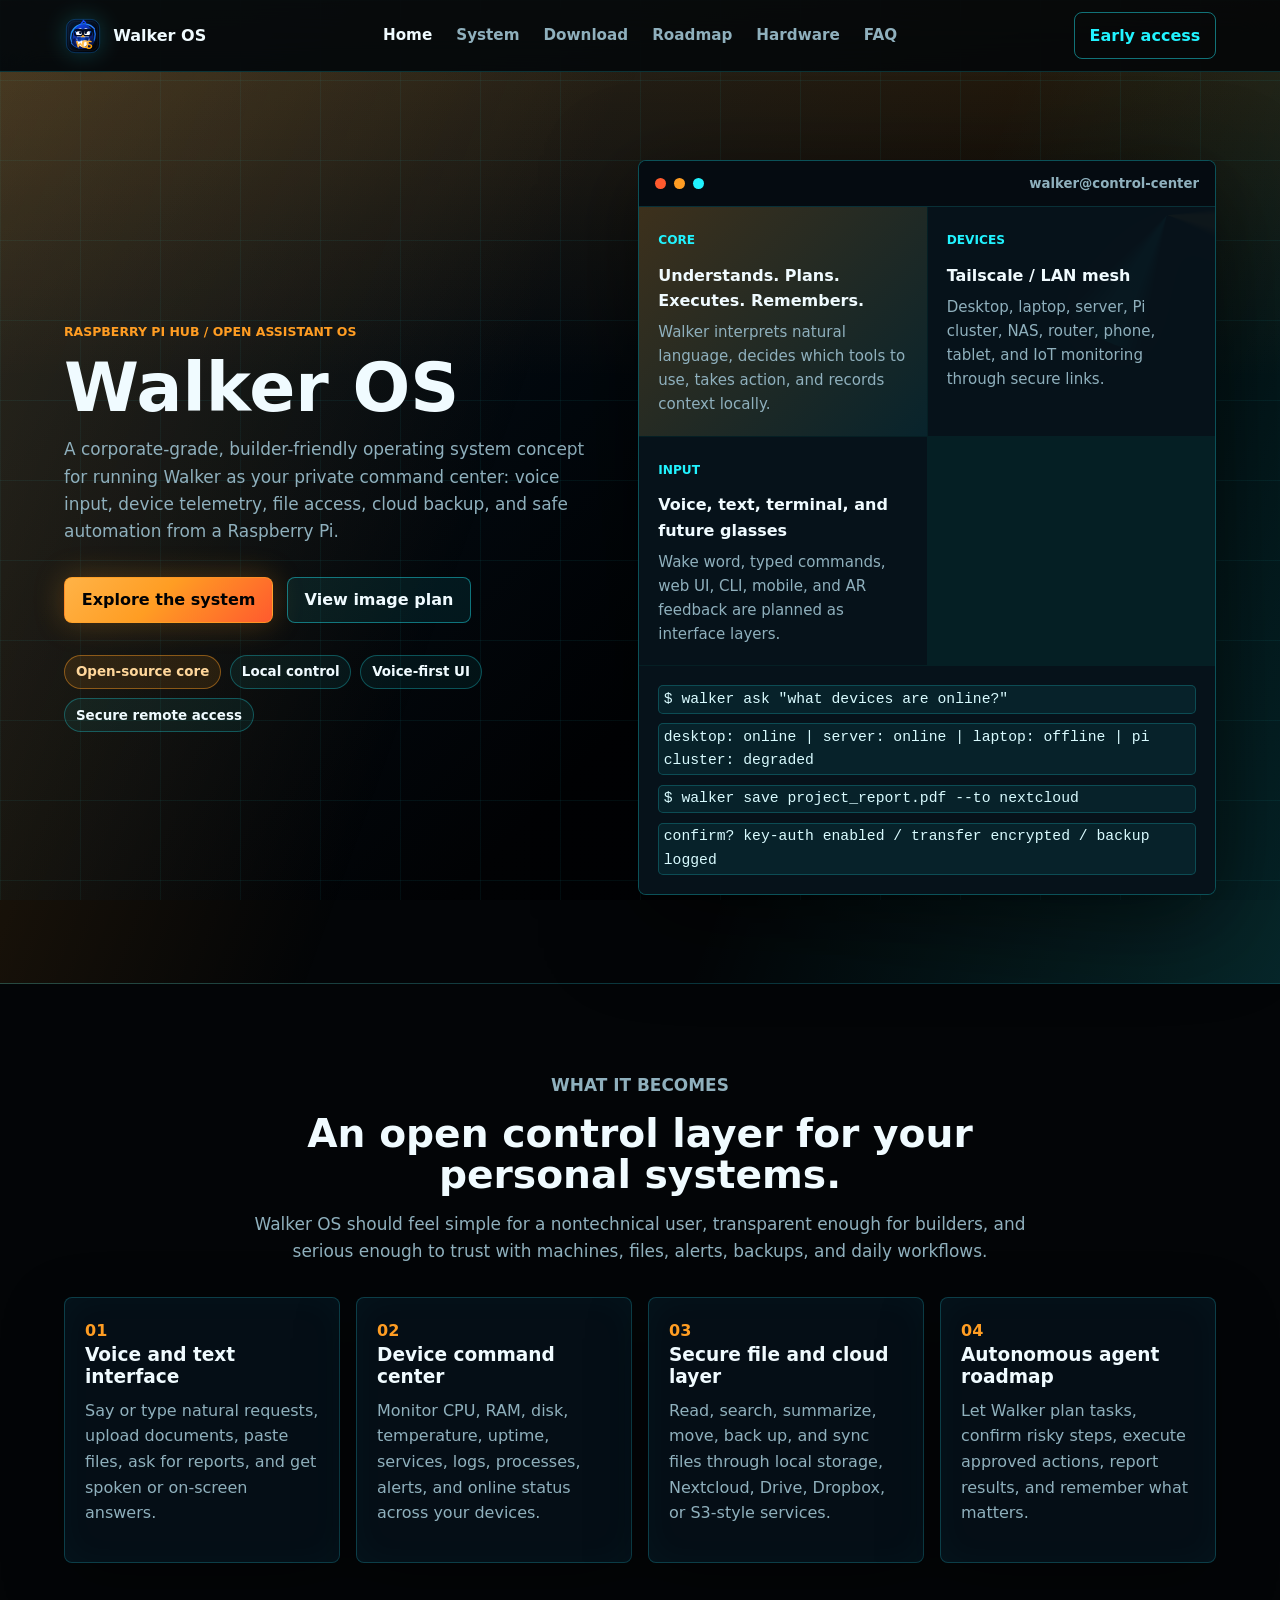
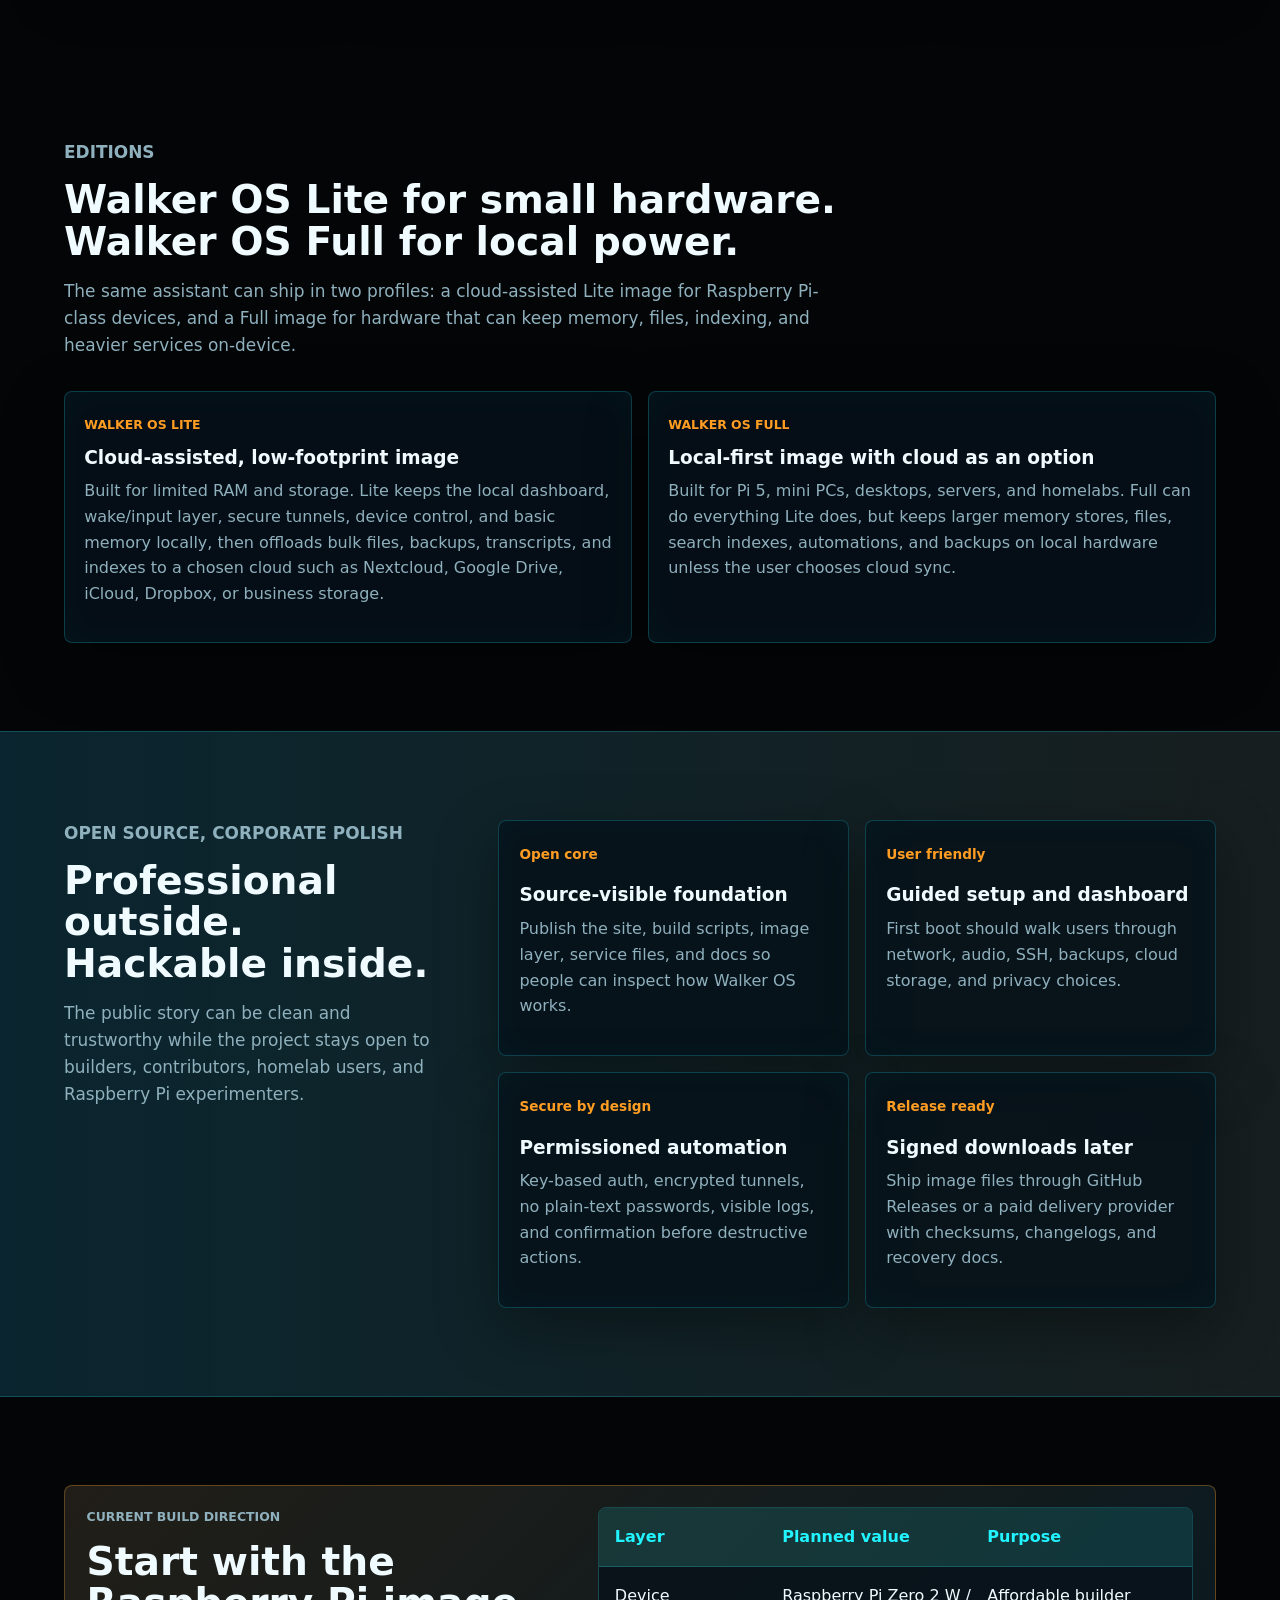
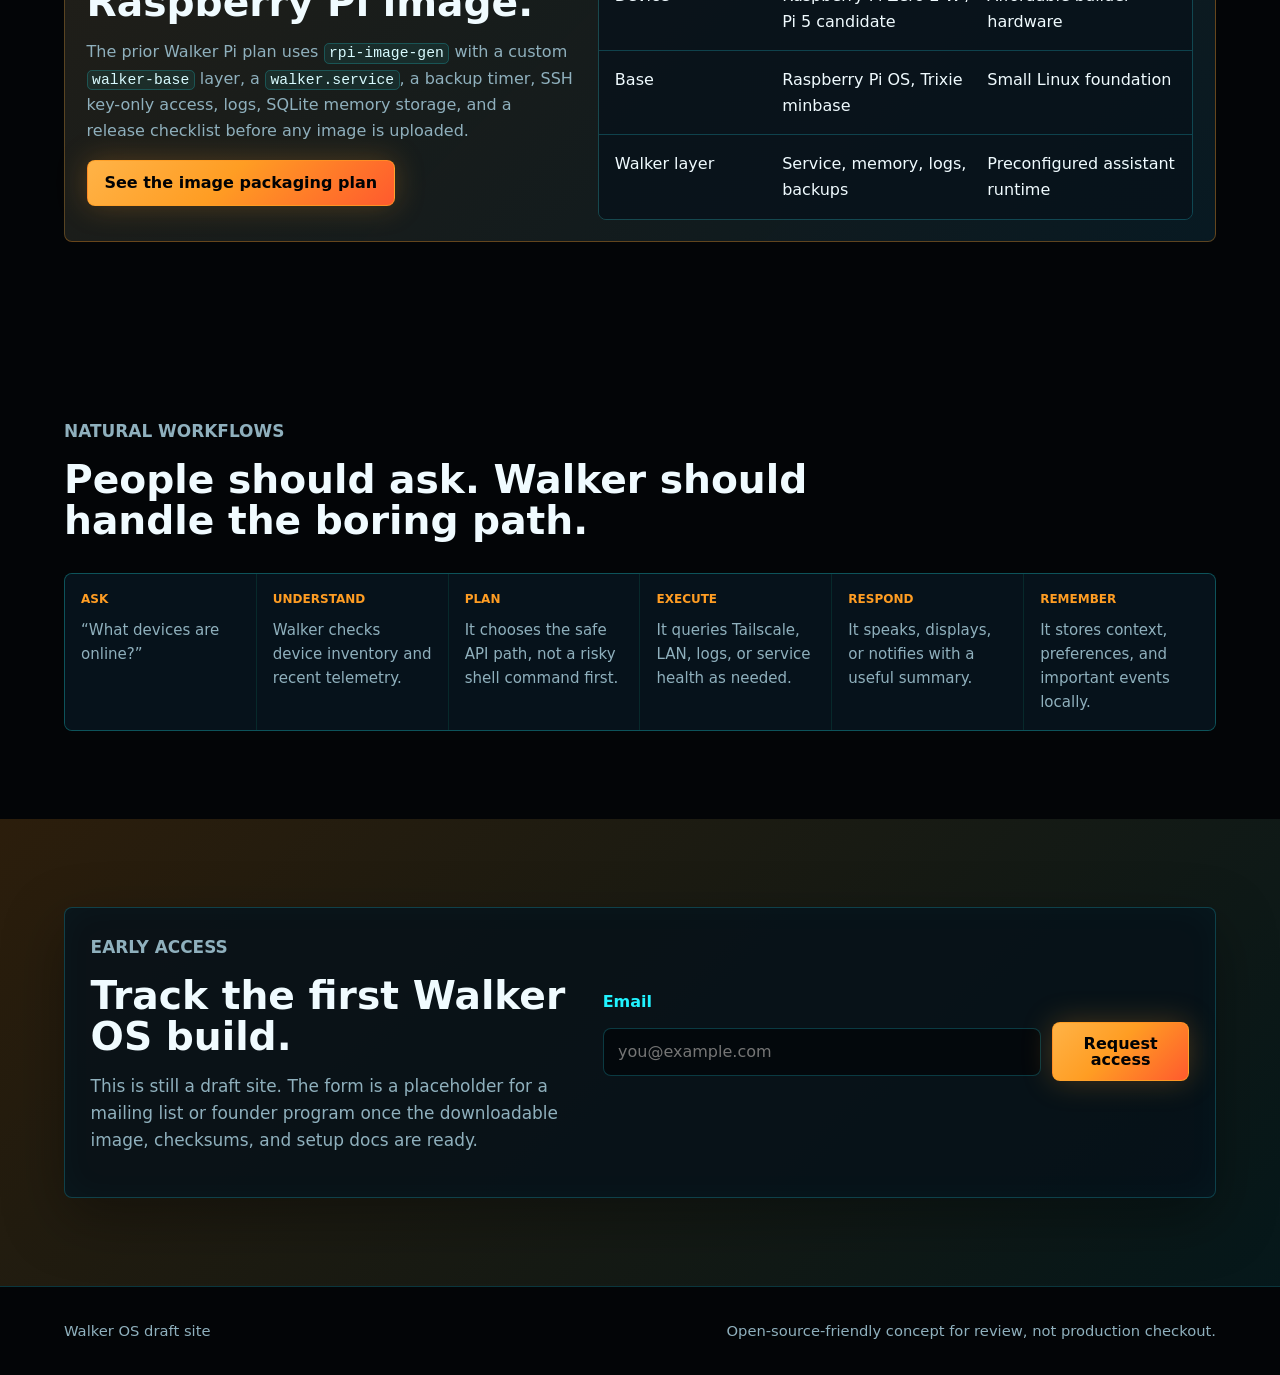
==== index.html @ 1a332204 "Add files via upload" ====
<!doctype html>
<html lang="en">
  <head>
    <meta charset="utf-8">
    <meta name="viewport" content="width=device-width, initial-scale=1">
    <title>Walker OS | Open AI Control Center for Raspberry Pi</title>
    <meta
      name="description"
      content="Walker OS is a draft open-source-friendly Raspberry Pi hub and downloadable OS image for voice, device telemetry, file access, cloud backup, and local-first automation."
    >
    <link rel="icon" type="image/svg+xml" href="./favicon.svg">
    <link rel="stylesheet" href="./styles.css">
  </head>
  <body>
    <a class="skip-link" href="#main">Skip to content</a>

    <header class="site-header" aria-label="Primary navigation">
      <a class="brand" href="./index.html" aria-label="Walker OS home">
        <img class="brand-icon" src="./assets/wos-icon-core.svg" alt="" aria-hidden="true">
        <span>Walker OS</span>
      </a>
      <nav class="nav-links" aria-label="Site pages">
        <a class="is-current" href="./index.html">Home</a>
        <a href="./system.html">System</a>
        <a href="./download.html">Download</a>
        <a href="./roadmap.html">Roadmap</a>
        <a href="./hardware.html">Hardware</a>
        <a href="./faq.html">FAQ</a>
      </nav>
      <a class="header-action" href="./download.html#early-access">Early access</a>
    </header>

    <main id="main">
      <section class="hero section-band">
        <div class="hero-copy">
          <p class="eyebrow">Raspberry Pi hub / open assistant OS</p>
          <h1>Walker OS</h1>
          <p class="hero-text">
            A corporate-grade, builder-friendly operating system concept for running Walker as your private
            command center: voice input, device telemetry, file access, cloud backup, and safe automation from a Raspberry Pi.
          </p>
          <div class="hero-actions" aria-label="Primary actions">
            <a class="button button-primary" href="./system.html">Explore the system</a>
            <a class="button button-secondary" href="./download.html">View image plan</a>
          </div>
          <div class="page-kicker" aria-label="Project principles">
            <span class="pill amber">Open-source core</span>
            <span class="pill">Local control</span>
            <span class="pill">Voice-first UI</span>
            <span class="pill">Secure remote access</span>
          </div>
        </div>

        <div class="console" aria-label="Walker OS command center preview">
          <div class="console-bar">
            <span></span>
            <span></span>
            <span></span>
            <strong>walker@control-center</strong>
          </div>
          <div class="console-grid">
            <div class="status-panel status-live">
              <span class="status-label">Core</span>
              <strong>Understands. Plans. Executes. Remembers.</strong>
              <p>Walker interprets natural language, decides which tools to use, takes action, and records context locally.</p>
            </div>
            <div class="status-panel">
              <span class="status-label">Devices</span>
              <strong>Tailscale / LAN mesh</strong>
              <p>Desktop, laptop, server, Pi cluster, NAS, router, phone, tablet, and IoT monitoring through secure links.</p>
            </div>
            <div class="status-panel">
              <span class="status-label">Input</span>
              <strong>Voice, text, terminal, and future glasses</strong>
              <p>Wake word, typed commands, web UI, CLI, mobile, and AR feedback are planned as interface layers.</p>
            </div>
            <div class="terminal-panel">
              <code>$ walker ask "what devices are online?"</code>
              <code>desktop: online | server: online | laptop: offline | pi cluster: degraded</code>
              <code>$ walker save project_report.pdf --to nextcloud</code>
              <code>confirm? key-auth enabled / transfer encrypted / backup logged</code>
            </div>
          </div>
        </div>
      </section>

      <section class="section">
        <div class="section-heading center-heading">
          <p class="eyebrow">What it becomes</p>
          <h2>An open control layer for your personal systems.</h2>
          <p>
            Walker OS should feel simple for a nontechnical user, transparent enough for builders,
            and serious enough to trust with machines, files, alerts, backups, and daily workflows.
          </p>
        </div>
        <div class="content-grid">
          <article class="hud-card">
            <strong>01</strong>
            <h3>Voice and text interface</h3>
            <p>Say or type natural requests, upload documents, paste files, ask for reports, and get spoken or on-screen answers.</p>
          </article>
          <article class="hud-card">
            <strong>02</strong>
            <h3>Device command center</h3>
            <p>Monitor CPU, RAM, disk, temperature, uptime, services, logs, processes, alerts, and online status across your devices.</p>
          </article>
          <article class="hud-card">
            <strong>03</strong>
            <h3>Secure file and cloud layer</h3>
            <p>Read, search, summarize, move, back up, and sync files through local storage, Nextcloud, Drive, Dropbox, or S3-style services.</p>
          </article>
          <article class="hud-card">
            <strong>04</strong>
            <h3>Autonomous agent roadmap</h3>
            <p>Let Walker plan tasks, confirm risky steps, execute approved actions, report results, and remember what matters.</p>
          </article>
        </div>
      </section>

      <section class="section">
        <div class="section-heading">
          <p class="eyebrow">Editions</p>
          <h2>Walker OS Lite for small hardware. Walker OS Full for local power.</h2>
          <p>
            The same assistant can ship in two profiles: a cloud-assisted Lite image for Raspberry Pi-class devices,
            and a Full image for hardware that can keep memory, files, indexing, and heavier services on-device.
          </p>
        </div>
        <div class="two-column">
          <article class="data-card">
            <span class="meta">Walker OS Lite</span>
            <h3>Cloud-assisted, low-footprint image</h3>
            <p>
              Built for limited RAM and storage. Lite keeps the local dashboard, wake/input layer, secure tunnels,
              device control, and basic memory locally, then offloads bulk files, backups, transcripts, and indexes
              to a chosen cloud such as Nextcloud, Google Drive, iCloud, Dropbox, or business storage.
            </p>
          </article>
          <article class="data-card">
            <span class="meta">Walker OS Full</span>
            <h3>Local-first image with cloud as an option</h3>
            <p>
              Built for Pi 5, mini PCs, desktops, servers, and homelabs. Full can do everything Lite does,
              but keeps larger memory stores, files, search indexes, automations, and backups on local hardware
              unless the user chooses cloud sync.
            </p>
          </article>
        </div>
      </section>

      <section class="section section-split">
        <div class="section-heading compact">
          <p class="eyebrow">Open source, corporate polish</p>
          <h2>Professional outside. Hackable inside.</h2>
          <p>
            The public story can be clean and trustworthy while the project stays open to builders,
            contributors, homelab users, and Raspberry Pi experimenters.
          </p>
        </div>
        <div class="feature-grid">
          <article class="feature-card">
            <span class="feature-number">Open core</span>
            <h3>Source-visible foundation</h3>
            <p>Publish the site, build scripts, image layer, service files, and docs so people can inspect how Walker OS works.</p>
          </article>
          <article class="feature-card">
            <span class="feature-number">User friendly</span>
            <h3>Guided setup and dashboard</h3>
            <p>First boot should walk users through network, audio, SSH, backups, cloud storage, and privacy choices.</p>
          </article>
          <article class="feature-card">
            <span class="feature-number">Secure by design</span>
            <h3>Permissioned automation</h3>
            <p>Key-based auth, encrypted tunnels, no plain-text passwords, visible logs, and confirmation before destructive actions.</p>
          </article>
          <article class="feature-card">
            <span class="feature-number">Release ready</span>
            <h3>Signed downloads later</h3>
            <p>Ship image files through GitHub Releases or a paid delivery provider with checksums, changelogs, and recovery docs.</p>
          </article>
        </div>
      </section>

      <section class="section">
        <div class="source-callout">
          <div>
            <p class="eyebrow">Current build direction</p>
            <h2>Start with the Raspberry Pi image.</h2>
            <p>
              The prior Walker Pi plan uses <code>rpi-image-gen</code> with a custom <code>walker-base</code> layer,
              a <code>walker.service</code>, a backup timer, SSH key-only access, logs, SQLite memory storage,
              and a release checklist before any image is uploaded.
            </p>
            <a class="button button-primary" href="./download.html">See the image packaging plan</a>
          </div>
          <div class="comparison-table" aria-label="First image plan">
            <div class="comparison-row header">
              <span>Layer</span>
              <span>Planned value</span>
              <span>Purpose</span>
            </div>
            <div class="comparison-row">
              <span>Device</span>
              <span>Raspberry Pi Zero 2 W / Pi 5 candidate</span>
              <span>Affordable builder hardware</span>
            </div>
            <div class="comparison-row">
              <span>Base</span>
              <span>Raspberry Pi OS, Trixie minbase</span>
              <span>Small Linux foundation</span>
            </div>
            <div class="comparison-row">
              <span>Walker layer</span>
              <span>Service, memory, logs, backups</span>
              <span>Preconfigured assistant runtime</span>
            </div>
          </div>
        </div>
      </section>

      <section class="section">
        <div class="section-heading">
          <p class="eyebrow">Natural workflows</p>
          <h2>People should ask. Walker should handle the boring path.</h2>
        </div>
        <div class="workflow-strip" aria-label="Example Walker workflows">
          <div class="workflow-step">
            <span>Ask</span>
            <p>“What devices are online?”</p>
          </div>
          <div class="workflow-step">
            <span>Understand</span>
            <p>Walker checks device inventory and recent telemetry.</p>
          </div>
          <div class="workflow-step">
            <span>Plan</span>
            <p>It chooses the safe API path, not a risky shell command first.</p>
          </div>
          <div class="workflow-step">
            <span>Execute</span>
            <p>It queries Tailscale, LAN, logs, or service health as needed.</p>
          </div>
          <div class="workflow-step">
            <span>Respond</span>
            <p>It speaks, displays, or notifies with a useful summary.</p>
          </div>
          <div class="workflow-step">
            <span>Remember</span>
            <p>It stores context, preferences, and important events locally.</p>
          </div>
        </div>
      </section>

      <section id="early-access" class="section signup-section">
        <div class="signup-panel">
          <div>
            <p class="eyebrow">Early access</p>
            <h2>Track the first Walker OS build.</h2>
            <p>
              This is still a draft site. The form is a placeholder for a mailing list or founder program once the
              downloadable image, checksums, and setup docs are ready.
            </p>
          </div>
          <form class="signup-form" id="signupForm">
            <label for="email">Email</label>
            <div class="form-row">
              <input id="email" name="email" type="email" placeholder="you@example.com" autocomplete="email" required>
              <button class="button button-primary" type="submit">Request access</button>
            </div>
            <p class="form-status" id="formStatus" role="status"></p>
          </form>
        </div>
      </section>
    </main>

    <footer class="site-footer">
      <span>Walker OS draft site</span>
      <span>Open-source-friendly concept for review, not production checkout.</span>
    </footer>

    <script src="./script.js"></script>
  </body>
</html>
---- styles.css ----
:root {
  --ink: #f0fbff;
  --muted: #8fb0bd;
  --paper: #030507;
  --panel: #07111a;
  --panel-strong: #0b1b25;
  --line: rgba(37, 232, 255, 0.22);
  --forest: #18e6f3;
  --mint: #21f3ff;
  --amber: #ff9d23;
  --coral: #ff5a2e;
  --blue: #57a8ff;
  --void: #010204;
  --shadow: 0 24px 90px rgba(0, 0, 0, 0.55);
  --radius: 8px;
  color-scheme: dark;
}

* {
  box-sizing: border-box;
}

html {
  scroll-behavior: smooth;
}

body {
  margin: 0;
  background: var(--paper);
  color: var(--ink);
  font-family:
    Inter, ui-sans-serif, system-ui, -apple-system, BlinkMacSystemFont, "Segoe UI",
    sans-serif;
  font-size: 16px;
  line-height: 1.6;
}

body::before {
  content: "";
  position: fixed;
  inset: 0;
  z-index: 0;
  pointer-events: none;
  background-image:
    linear-gradient(rgba(33, 243, 255, 0.06) 1px, transparent 1px),
    linear-gradient(90deg, rgba(33, 243, 255, 0.05) 1px, transparent 1px),
    linear-gradient(180deg, rgba(255, 157, 35, 0.16), transparent 42%),
    linear-gradient(135deg, rgba(5, 23, 37, 0.92), rgba(1, 2, 4, 0.98) 62%);
  background-size: 80px 80px, 80px 80px, auto, auto;
}

.site-header,
main,
.site-footer {
  position: relative;
  z-index: 1;
}

img {
  display: block;
  max-width: 100%;
}

a {
  color: inherit;
  text-decoration: none;
}

button,
input {
  font: inherit;
}

code {
  border: 1px solid rgba(33, 243, 255, 0.2);
  border-radius: 5px;
  padding: 0.08rem 0.28rem;
  background: rgba(33, 243, 255, 0.07);
  color: #d9fbff;
  font-family: "SFMono-Regular", Consolas, "Liberation Mono", monospace;
  font-size: 0.92em;
}

.skip-link {
  position: absolute;
  left: 1rem;
  top: -4rem;
  z-index: 10;
  background: var(--amber);
  color: var(--void);
  padding: 0.7rem 1rem;
  border-radius: var(--radius);
}

.skip-link:focus {
  top: 1rem;
}

.site-header {
  position: sticky;
  top: 0;
  z-index: 5;
  display: flex;
  align-items: center;
  justify-content: space-between;
  gap: 1rem;
  min-height: 72px;
  padding: 0 5vw;
  border-bottom: 1px solid rgba(33, 243, 255, 0.18);
  background: rgba(1, 5, 9, 0.82);
  backdrop-filter: blur(18px);
}

.brand,
.nav-links,
.hero-actions,
.form-row {
  display: flex;
  align-items: center;
}

.brand {
  gap: 0.7rem;
  font-weight: 800;
}

.brand-icon {
  display: block;
  width: 38px;
  height: 38px;
  object-fit: contain;
  filter: drop-shadow(0 0 12px rgba(33, 243, 255, 0.22));
}

.logo-showcase {
  display: grid;
  grid-template-columns: repeat(4, minmax(0, 1fr));
  gap: 1rem;
}

.logo-showcase.single {
  grid-template-columns: minmax(0, 1fr);
  max-width: 460px;
  margin-inline: auto;
}

.logo-option {
  display: grid;
  gap: 0.9rem;
  justify-items: center;
  padding: 1.2rem;
  text-align: center;
  background:
    radial-gradient(circle at 50% 0%, rgba(36, 244, 255, 0.12), transparent 42%),
    linear-gradient(145deg, rgba(4, 13, 22, 0.92), rgba(3, 6, 10, 0.82));
}

.logo-option img {
  width: min(100%, 126px);
  aspect-ratio: 1;
  object-fit: contain;
  border-radius: 28px;
  filter: drop-shadow(0 18px 28px rgba(0, 0, 0, 0.42)) drop-shadow(0 0 18px rgba(36, 244, 255, 0.16));
}

.featured-logo img {
  width: min(100%, 236px);
}

.featured-logo .button {
  margin-top: 0.85rem;
}

.logo-option strong {
  display: block;
}

.logo-option p {
  margin-bottom: 0;
  color: var(--muted);
  font-size: 0.94rem;
}

.asset-downloads {
  display: grid;
  grid-template-columns: repeat(5, minmax(0, 1fr));
  gap: 0.75rem;
}

.asset-link {
  border: 1px solid rgba(33, 243, 255, 0.22);
  border-radius: 8px;
  padding: 0.85rem;
  color: var(--text);
  background: rgba(3, 12, 20, 0.78);
  font-weight: 800;
  text-align: center;
  transition: border-color 160ms ease, color 160ms ease, transform 160ms ease;
}

.asset-link:hover {
  border-color: rgba(255, 157, 35, 0.58);
  color: var(--amber);
  transform: translateY(-2px);
}

.nav-links {
  gap: 1.5rem;
  color: var(--muted);
  font-size: 0.95rem;
  font-weight: 700;
}

.nav-links a,
.header-action {
  transition: color 160ms ease, border-color 160ms ease, background 160ms ease;
}

.nav-links a:hover {
  color: var(--ink);
}

.nav-links a.is-current {
  color: var(--ink);
}

.header-action {
  border: 1px solid rgba(33, 243, 255, 0.45);
  border-radius: var(--radius);
  color: var(--mint);
  padding: 0.62rem 0.92rem;
  font-weight: 800;
}

.header-action:hover {
  background: rgba(33, 243, 255, 0.12);
  color: var(--ink);
}

.section,
.section-band {
  padding: 5.5rem 5vw;
}

.hero {
  display: grid;
  grid-template-columns: minmax(0, 0.95fr) minmax(360px, 1.05fr);
  gap: 4vw;
  align-items: center;
  min-height: calc(100vh - 72px);
  border-bottom: 1px solid var(--line);
  background:
    linear-gradient(110deg, rgba(255, 157, 35, 0.16), transparent 40%),
    linear-gradient(290deg, rgba(33, 243, 255, 0.14), transparent 38%);
}

.eyebrow {
  margin: 0 0 0.85rem;
  color: var(--amber);
  font-size: 0.78rem;
  font-weight: 900;
  text-transform: uppercase;
}

h1,
h2,
h3,
p {
  margin-top: 0;
}

h1 {
  margin-bottom: 1rem;
  font-size: 4.25rem;
  line-height: 0.95;
}

h2 {
  margin-bottom: 1rem;
  font-size: 2.45rem;
  line-height: 1.05;
}

h3 {
  margin-bottom: 0.6rem;
  font-size: 1.16rem;
  line-height: 1.2;
}

.hero-text,
.section-heading p,
.safety-copy p,
.signup-panel p,
.faq-list p {
  color: var(--muted);
  font-size: 1.06rem;
}

.hero-text {
  max-width: 700px;
}

.hero-actions {
  flex-wrap: wrap;
  gap: 0.85rem;
  margin: 2rem 0;
}

.button {
  display: inline-flex;
  align-items: center;
  justify-content: center;
  min-height: 46px;
  border: 1px solid transparent;
  border-radius: var(--radius);
  padding: 0.78rem 1.05rem;
  cursor: pointer;
  font-weight: 850;
  line-height: 1;
}

.button-primary {
  border-color: rgba(255, 157, 35, 0.7);
  background: linear-gradient(135deg, #ffb347, var(--amber) 45%, #ff5a2e);
  color: var(--void);
  box-shadow: 0 0 30px rgba(255, 157, 35, 0.25);
}

.button-primary:hover {
  background: linear-gradient(135deg, #ffd18a, #ffa332 45%, #ff7048);
}

.button-secondary {
  border-color: rgba(33, 243, 255, 0.42);
  background: rgba(33, 243, 255, 0.08);
  color: var(--ink);
}

.button-secondary:hover {
  border-color: var(--mint);
  background: rgba(33, 243, 255, 0.14);
}

.hero-stats {
  display: grid;
  grid-template-columns: repeat(3, minmax(0, 1fr));
  max-width: 720px;
  margin: 0;
  border: 1px solid var(--line);
  border-radius: var(--radius);
  background: rgba(7, 17, 26, 0.76);
  box-shadow: inset 0 0 36px rgba(33, 243, 255, 0.04);
}

.hero-stats div {
  padding: 1rem;
}

.hero-stats div + div {
  border-left: 1px solid var(--line);
}

.hero-stats dt {
  color: var(--muted);
  font-size: 0.78rem;
  font-weight: 800;
}

.hero-stats dd {
  margin: 0.2rem 0 0;
  font-weight: 850;
}

.console {
  position: relative;
  isolation: isolate;
  border: 1px solid rgba(33, 243, 255, 0.32);
  border-radius: var(--radius);
  background: #020509;
  box-shadow: var(--shadow);
  color: var(--ink);
  overflow: hidden;
}

.console::before {
  content: "";
  position: absolute;
  right: -92px;
  top: -86px;
  z-index: -1;
  width: 280px;
  aspect-ratio: 1;
  border-radius: 50%;
  background:
    conic-gradient(from 18deg, transparent 0 18%, rgba(255, 157, 35, 0.78) 20% 24%, transparent 27% 48%, rgba(33, 243, 255, 0.62) 51% 54%, transparent 58% 100%);
  filter: drop-shadow(0 0 22px rgba(255, 157, 35, 0.45));
  opacity: 0.75;
}

.console-bar {
  display: flex;
  align-items: center;
  gap: 0.52rem;
  min-height: 46px;
  padding: 0 1rem;
  border-bottom: 1px solid rgba(33, 243, 255, 0.16);
  background: #050b11;
}

.console-bar span {
  width: 0.68rem;
  height: 0.68rem;
  border-radius: 50%;
  background: var(--coral);
}

.console-bar span:nth-child(2) {
  background: var(--amber);
}

.console-bar span:nth-child(3) {
  background: var(--mint);
}

.console-bar strong {
  margin-left: auto;
  color: var(--muted);
  font-size: 0.83rem;
}

.console-grid {
  display: grid;
  grid-template-columns: repeat(2, minmax(0, 1fr));
  gap: 1px;
  background: rgba(33, 243, 255, 0.11);
}

.status-panel,
.terminal-panel {
  min-height: 170px;
  padding: 1.2rem;
  background: rgba(7, 17, 26, 0.94);
}

.status-live {
  background:
    linear-gradient(135deg, rgba(255, 157, 35, 0.22), rgba(33, 243, 255, 0.08)),
    rgba(7, 17, 26, 0.94);
}

.status-label {
  display: inline-flex;
  margin-bottom: 0.75rem;
  color: var(--mint);
  font-size: 0.76rem;
  font-weight: 900;
  text-transform: uppercase;
}

.status-panel strong {
  display: block;
  margin-bottom: 0.4rem;
}

.status-panel p {
  margin-bottom: 0;
  color: var(--muted);
  font-size: 0.94rem;
}

.terminal-panel {
  display: grid;
  align-content: start;
  gap: 0.62rem;
  grid-column: span 2;
  font-family: "SFMono-Regular", Consolas, "Liberation Mono", monospace;
}

.terminal-panel code {
  color: #d9fbff;
  white-space: normal;
}

.section-heading {
  max-width: 780px;
  margin-bottom: 2rem;
}

.section-heading.compact {
  max-width: 620px;
}

.product-layout,
.feature-grid,
.safety-grid {
  display: grid;
  gap: 1rem;
}

.product-layout {
  grid-template-columns: minmax(0, 1.1fr) minmax(280px, 0.9fr);
  align-items: stretch;
}

.product-card,
.feature-card,
.safety-grid article,
.diagram-card,
.hardware-table,
.signup-panel,
.roadmap-panel,
.faq-list details,
.hud-card,
.data-card,
.phase-card,
.capability-card,
.page-panel {
  border: 1px solid var(--line);
  border-radius: var(--radius);
  background: rgba(7, 17, 26, 0.84);
  box-shadow: 0 20px 60px rgba(0, 0, 0, 0.34), inset 0 0 36px rgba(33, 243, 255, 0.03);
}

.product-card {
  display: flex;
  flex-direction: column;
  padding: 1.45rem;
}

.product-card.featured {
  border-color: rgba(255, 157, 35, 0.58);
  background:
    linear-gradient(135deg, rgba(255, 157, 35, 0.24), rgba(33, 243, 255, 0.08)),
    rgba(7, 17, 26, 0.92);
}

.product-topline {
  display: flex;
  align-items: center;
  justify-content: space-between;
  gap: 1rem;
  margin-bottom: 1rem;
  font-weight: 900;
}

.product-topline span {
  color: var(--mint);
  font-size: 0.86rem;
  text-transform: uppercase;
}

.product-topline strong {
  font-size: 2rem;
}

.check-list {
  display: grid;
  gap: 0.55rem;
  margin: 1rem 0 1.4rem;
  padding: 0;
  list-style: none;
}

.check-list li {
  position: relative;
  padding-left: 1.55rem;
}

.check-list li::before {
  content: "";
  position: absolute;
  left: 0;
  top: 0.58rem;
  width: 0.62rem;
  height: 0.62rem;
  border-radius: 50%;
  background: var(--mint);
  box-shadow: inset 0 0 0 2px var(--forest);
}

.product-card .button {
  margin-top: auto;
}

.notice {
  margin: 1rem 0 0;
  padding: 1rem;
  border-left: 4px solid var(--amber);
  background: rgba(255, 157, 35, 0.12);
  color: #ffd99a;
}

.section-split {
  display: grid;
  grid-template-columns: minmax(260px, 0.7fr) minmax(0, 1.3fr);
  gap: 3rem;
  align-items: start;
  background:
    linear-gradient(90deg, rgba(33, 243, 255, 0.07), rgba(255, 157, 35, 0.06)),
    rgba(11, 27, 37, 0.82);
  border-block: 1px solid var(--line);
}

.feature-grid {
  grid-template-columns: repeat(2, minmax(0, 1fr));
}

.feature-card {
  padding: 1.25rem;
}

.feature-number {
  display: inline-block;
  margin-bottom: 1.2rem;
  color: var(--amber);
  font-size: 0.85rem;
  font-weight: 900;
}

.feature-card p,
.product-card p,
.safety-grid p {
  color: var(--muted);
}

.roadmap-section {
  background:
    linear-gradient(90deg, rgba(87, 168, 255, 0.12), rgba(255, 157, 35, 0.08)),
    rgba(3, 5, 7, 0.88);
}

.roadmap-tabs {
  display: flex;
  flex-wrap: wrap;
  gap: 0.6rem;
  margin-bottom: 1rem;
}

.tab-button {
  min-height: 42px;
  border: 1px solid var(--line);
  border-radius: var(--radius);
  background: rgba(7, 17, 26, 0.76);
  color: var(--muted);
  padding: 0.58rem 0.9rem;
  cursor: pointer;
  font-weight: 850;
}

.tab-button.is-active,
.tab-button:hover {
  border-color: rgba(255, 157, 35, 0.82);
  background: rgba(255, 157, 35, 0.16);
  color: var(--ink);
  box-shadow: 0 0 24px rgba(255, 157, 35, 0.16);
}

.roadmap-panel {
  display: grid;
  grid-template-columns: minmax(0, 0.9fr) minmax(280px, 1.1fr);
  gap: 2rem;
  padding: 1.5rem;
}

.roadmap-copy span {
  display: inline-block;
  margin-bottom: 1rem;
  color: var(--blue);
  font-weight: 900;
}

.roadmap-copy p {
  color: var(--muted);
}

.roadmap-list {
  display: grid;
  gap: 0.8rem;
  align-content: start;
  margin: 0;
  padding: 0;
  list-style: none;
}

.roadmap-list li {
  padding: 0.9rem 1rem;
  border: 1px solid var(--line);
  border-radius: var(--radius);
  background: rgba(1, 2, 4, 0.48);
  font-weight: 750;
}

.hardware-layout {
  display: grid;
  grid-template-columns: minmax(280px, 0.75fr) minmax(0, 1.25fr);
  gap: 1rem;
  align-items: stretch;
}

.diagram-card {
  display: grid;
  place-items: center;
  min-height: 320px;
  padding: 1.1rem;
  background:
    linear-gradient(135deg, rgba(255, 157, 35, 0.09), rgba(33, 243, 255, 0.12)),
    #020509;
}

.hardware-table {
  overflow: hidden;
}

.table-row {
  display: grid;
  grid-template-columns: 0.8fr 1fr 0.9fr;
  gap: 1rem;
  padding: 1rem;
  border-bottom: 1px solid var(--line);
}

.table-row:last-child {
  border-bottom: 0;
}

.table-head {
  background: rgba(33, 243, 255, 0.12);
  color: var(--mint);
  font-weight: 900;
}

.table-row span {
  min-width: 0;
}

.safety-section {
  display: grid;
  grid-template-columns: minmax(260px, 0.85fr) minmax(0, 1.15fr);
  gap: 3rem;
  background:
    linear-gradient(135deg, rgba(255, 90, 46, 0.13), transparent 45%),
    #030507;
  color: var(--ink);
}

.safety-section .eyebrow {
  color: var(--mint);
}

.safety-copy p,
.safety-grid p {
  color: #bccbc1;
}

.safety-grid {
  grid-template-columns: repeat(3, minmax(0, 1fr));
}

.safety-grid article {
  background: rgba(7, 17, 26, 0.72);
  border-color: rgba(255, 157, 35, 0.18);
  box-shadow: none;
  padding: 1.2rem;
}

.signup-section {
  background:
    linear-gradient(135deg, rgba(255, 157, 35, 0.16), rgba(33, 243, 255, 0.08)),
    var(--paper);
}

.signup-panel {
  display: grid;
  grid-template-columns: minmax(0, 0.9fr) minmax(300px, 1.1fr);
  gap: 2rem;
  align-items: center;
  padding: 1.6rem;
}

.signup-form label {
  display: block;
  margin-bottom: 0.45rem;
  color: var(--mint);
  font-weight: 900;
}

.form-row {
  gap: 0.7rem;
}

.form-row input {
  width: 100%;
  min-height: 48px;
  border: 1px solid var(--line);
  border-radius: var(--radius);
  padding: 0 0.9rem;
  background: rgba(1, 2, 4, 0.56);
  color: var(--ink);
}

.form-row input:focus,
.tab-button:focus,
.button:focus,
.header-action:focus,
.nav-links a:focus {
  outline: 3px solid rgba(33, 243, 255, 0.32);
  outline-offset: 3px;
}

.form-status {
  min-height: 1.5rem;
  margin: 0.7rem 0 0;
  color: var(--amber);
  font-weight: 800;
}

.faq-list {
  display: grid;
  gap: 0.8rem;
}

.faq-list details {
  padding: 1rem 1.1rem;
}

.faq-list summary {
  cursor: pointer;
  font-weight: 900;
}

.faq-list p {
  margin: 0.8rem 0 0;
}

.site-footer {
  display: flex;
  justify-content: space-between;
  gap: 1rem;
  padding: 2rem 5vw;
  border-top: 1px solid var(--line);
  color: var(--muted);
  font-size: 0.92rem;
}

.page-hero {
  display: grid;
  grid-template-columns: minmax(0, 0.95fr) minmax(360px, 1.05fr);
  gap: 4vw;
  align-items: center;
  min-height: 520px;
  border-bottom: 1px solid var(--line);
  background:
    linear-gradient(120deg, rgba(255, 157, 35, 0.13), transparent 42%),
    linear-gradient(290deg, rgba(33, 243, 255, 0.12), transparent 42%);
}

.page-hero.compact {
  min-height: 380px;
}

.page-kicker {
  display: flex;
  flex-wrap: wrap;
  gap: 0.55rem;
  margin: 1.2rem 0 0;
}

.pill {
  display: inline-flex;
  align-items: center;
  min-height: 32px;
  border: 1px solid rgba(33, 243, 255, 0.28);
  border-radius: 999px;
  padding: 0.34rem 0.68rem;
  background: rgba(33, 243, 255, 0.06);
  color: var(--ink);
  font-size: 0.84rem;
  font-weight: 800;
}

.pill.amber {
  border-color: rgba(255, 157, 35, 0.45);
  background: rgba(255, 157, 35, 0.11);
  color: #ffd79b;
}

.page-panel {
  padding: 1.35rem;
}

.hud-card {
  padding: 1.25rem;
}

.hud-card h3,
.data-card h3,
.phase-card h3,
.capability-card h3,
.page-panel h3 {
  color: var(--ink);
}

.hud-card p,
.data-card p,
.phase-card p,
.capability-card p,
.page-panel p {
  color: var(--muted);
}

.hud-card strong {
  color: var(--amber);
}

.content-grid,
.metric-grid,
.capability-grid,
.phase-grid,
.two-column,
.three-column,
.workflow-grid {
  display: grid;
  gap: 1rem;
}

.content-grid {
  grid-template-columns: repeat(4, minmax(0, 1fr));
}

.metric-grid {
  grid-template-columns: repeat(3, minmax(0, 1fr));
}

.capability-grid {
  grid-template-columns: repeat(3, minmax(0, 1fr));
}

.phase-grid {
  grid-template-columns: repeat(2, minmax(0, 1fr));
}

.two-column {
  grid-template-columns: repeat(2, minmax(0, 1fr));
}

.three-column {
  grid-template-columns: repeat(3, minmax(0, 1fr));
}

.data-card,
.phase-card,
.capability-card {
  padding: 1.2rem;
}

.data-card .meta,
.phase-card .meta,
.capability-card .meta {
  display: inline-block;
  margin-bottom: 0.7rem;
  color: var(--amber);
  font-size: 0.78rem;
  font-weight: 900;
  text-transform: uppercase;
}

.numbered-list,
.plain-list,
.signal-list {
  display: grid;
  gap: 0.55rem;
  margin: 0;
  padding: 0;
  list-style: none;
}

.numbered-list {
  counter-reset: walker-step;
}

.numbered-list li,
.signal-list li {
  position: relative;
  padding-left: 1.65rem;
}

.numbered-list li::before {
  counter-increment: walker-step;
  content: counter(walker-step);
  position: absolute;
  left: 0;
  top: 0.05rem;
  display: inline-grid;
  place-items: center;
  width: 1.1rem;
  height: 1.1rem;
  border: 1px solid rgba(255, 157, 35, 0.55);
  border-radius: 50%;
  color: var(--amber);
  font-size: 0.68rem;
  font-weight: 900;
}

.signal-list li::before {
  content: "";
  position: absolute;
  left: 0;
  top: 0.55rem;
  width: 0.62rem;
  height: 0.62rem;
  border-radius: 50%;
  background: var(--mint);
  box-shadow: 0 0 14px rgba(33, 243, 255, 0.42);
}

.plain-list li {
  color: var(--muted);
}

.blueprint-shell {
  border: 1px solid rgba(33, 243, 255, 0.28);
  border-radius: var(--radius);
  background:
    linear-gradient(135deg, rgba(33, 243, 255, 0.08), rgba(255, 157, 35, 0.08)),
    rgba(1, 2, 4, 0.58);
  overflow: hidden;
}

.blueprint-header {
  display: flex;
  align-items: center;
  justify-content: space-between;
  gap: 1rem;
  padding: 1rem 1.2rem;
  border-bottom: 1px solid rgba(33, 243, 255, 0.2);
  color: var(--mint);
  font-weight: 900;
}

.blueprint-body {
  display: grid;
  gap: 1px;
  grid-template-columns: repeat(2, minmax(0, 1fr));
  background: rgba(33, 243, 255, 0.12);
}

.blueprint-node {
  min-height: 135px;
  padding: 1rem;
  background: rgba(7, 17, 26, 0.95);
}

.blueprint-node h3 {
  color: var(--amber);
}

.blueprint-node p {
  margin-bottom: 0;
  color: var(--muted);
}

.workflow-strip {
  display: grid;
  grid-template-columns: repeat(6, minmax(0, 1fr));
  gap: 1px;
  border: 1px solid var(--line);
  border-radius: var(--radius);
  background: rgba(33, 243, 255, 0.15);
  overflow: hidden;
}

.workflow-step {
  min-height: 120px;
  padding: 1rem;
  background: rgba(7, 17, 26, 0.93);
}

.workflow-step span {
  display: block;
  margin-bottom: 0.55rem;
  color: var(--amber);
  font-size: 0.75rem;
  font-weight: 900;
  text-transform: uppercase;
}

.workflow-step p {
  margin-bottom: 0;
  color: var(--muted);
  font-size: 0.94rem;
}

.comparison-table {
  border: 1px solid var(--line);
  border-radius: var(--radius);
  overflow: hidden;
}

.comparison-row {
  display: grid;
  grid-template-columns: 0.8fr 1fr 1fr;
  gap: 1rem;
  padding: 1rem;
  border-bottom: 1px solid var(--line);
  background: rgba(7, 17, 26, 0.78);
}

.comparison-row:last-child {
  border-bottom: 0;
}

.comparison-row.header {
  background: rgba(33, 243, 255, 0.12);
  color: var(--mint);
  font-weight: 900;
}

.price-note {
  color: var(--muted);
  font-size: 0.94rem;
}

.source-callout {
  display: grid;
  grid-template-columns: minmax(0, 0.9fr) minmax(300px, 1.1fr);
  gap: 1.5rem;
  align-items: start;
  border: 1px solid rgba(255, 157, 35, 0.32);
  border-radius: var(--radius);
  padding: 1.35rem;
  background:
    linear-gradient(135deg, rgba(255, 157, 35, 0.11), rgba(33, 243, 255, 0.05)),
    rgba(7, 17, 26, 0.86);
}

.source-callout p {
  color: var(--muted);
}

.status-dot {
  display: inline-flex;
  align-items: center;
  gap: 0.35rem;
  color: var(--muted);
  font-size: 0.9rem;
  font-weight: 850;
}

.status-dot::before {
  content: "";
  width: 0.65rem;
  height: 0.65rem;
  border-radius: 50%;
  background: var(--mint);
  box-shadow: 0 0 16px rgba(33, 243, 255, 0.4);
}

.status-dot.warn::before {
  background: var(--amber);
  box-shadow: 0 0 16px rgba(255, 157, 35, 0.4);
}

.status-dot.future::before {
  background: var(--blue);
  box-shadow: 0 0 16px rgba(87, 168, 255, 0.4);
}

.center-heading {
  max-width: 820px;
  margin-inline: auto;
  text-align: center;
}

@media (max-width: 980px) {
  .hero,
  .page-hero,
  .product-layout,
  .section-split,
  .roadmap-panel,
  .hardware-layout,
  .safety-section,
  .signup-panel,
  .source-callout {
    grid-template-columns: 1fr;
  }

  .hero {
    min-height: auto;
  }

  .safety-grid,
  .content-grid,
  .metric-grid,
  .capability-grid,
  .phase-grid,
  .two-column,
  .three-column,
  .logo-showcase,
  .asset-downloads,
  .workflow-strip {
    grid-template-columns: 1fr;
  }
}

@media (max-width: 760px) {
  .site-header {
    position: static;
    flex-wrap: wrap;
    padding-block: 1rem;
  }

  .nav-links {
    order: 3;
    width: 100%;
    justify-content: space-between;
    gap: 0.75rem;
  }

  .header-action {
    margin-left: auto;
  }

  .section,
  .section-band {
    padding: 4rem 1rem;
  }

  h1 {
    font-size: 3rem;
  }

  h2 {
    font-size: 2rem;
  }

  .hero-stats,
  .feature-grid,
  .console-grid,
  .table-row,
  .form-row,
  .blueprint-body,
  .comparison-row {
    grid-template-columns: 1fr;
  }

  .hero-stats div + div {
    border-top: 1px solid var(--line);
    border-left: 0;
  }

  .terminal-panel {
    grid-column: auto;
  }

  .form-row {
    display: grid;
  }

  .site-footer {
    flex-direction: column;
  }
}

@media (max-width: 440px) {
  .brand {
    width: 100%;
  }

  .header-action {
    width: 100%;
    justify-content: center;
  }

  .nav-links {
    overflow-x: auto;
    justify-content: flex-start;
    padding-bottom: 0.2rem;
  }

  h1 {
    font-size: 2.55rem;
  }

  .hero-actions .button,
  .product-card .button,
  .form-row .button {
    width: 100%;
  }
}
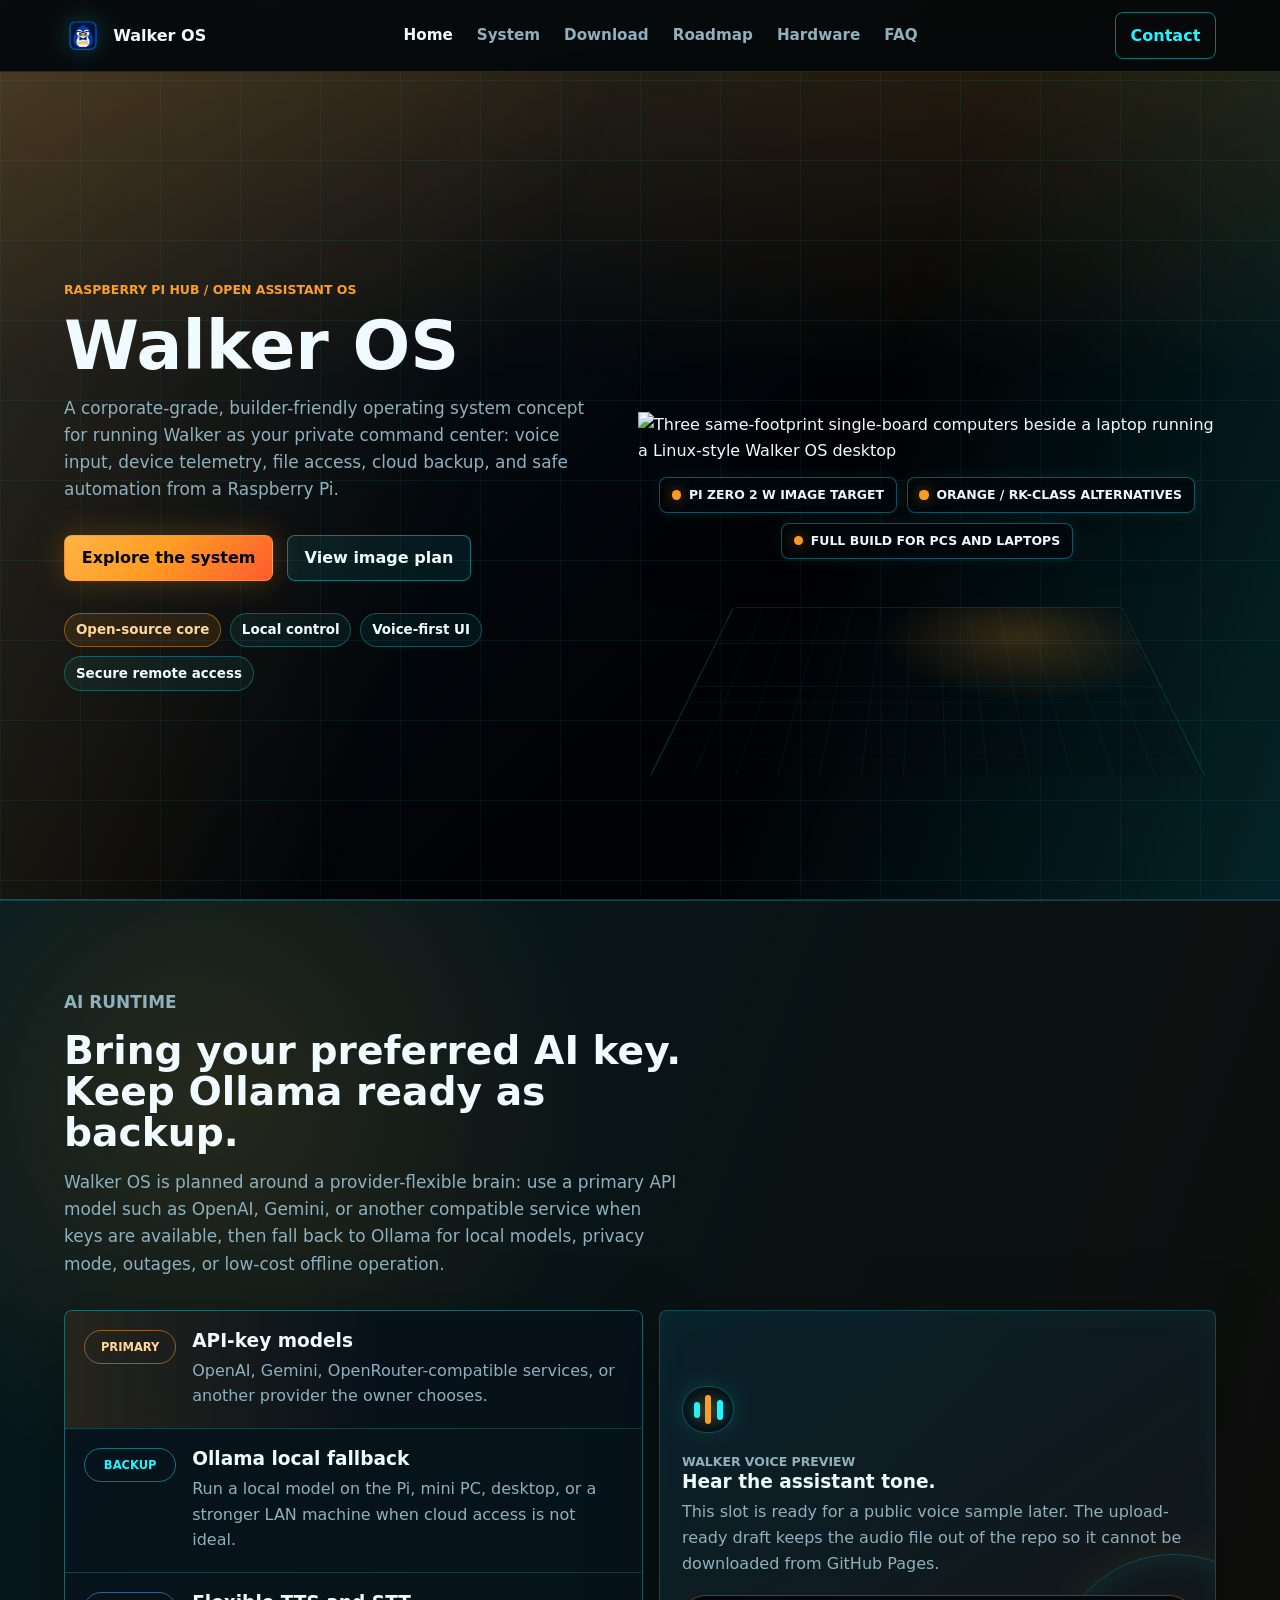
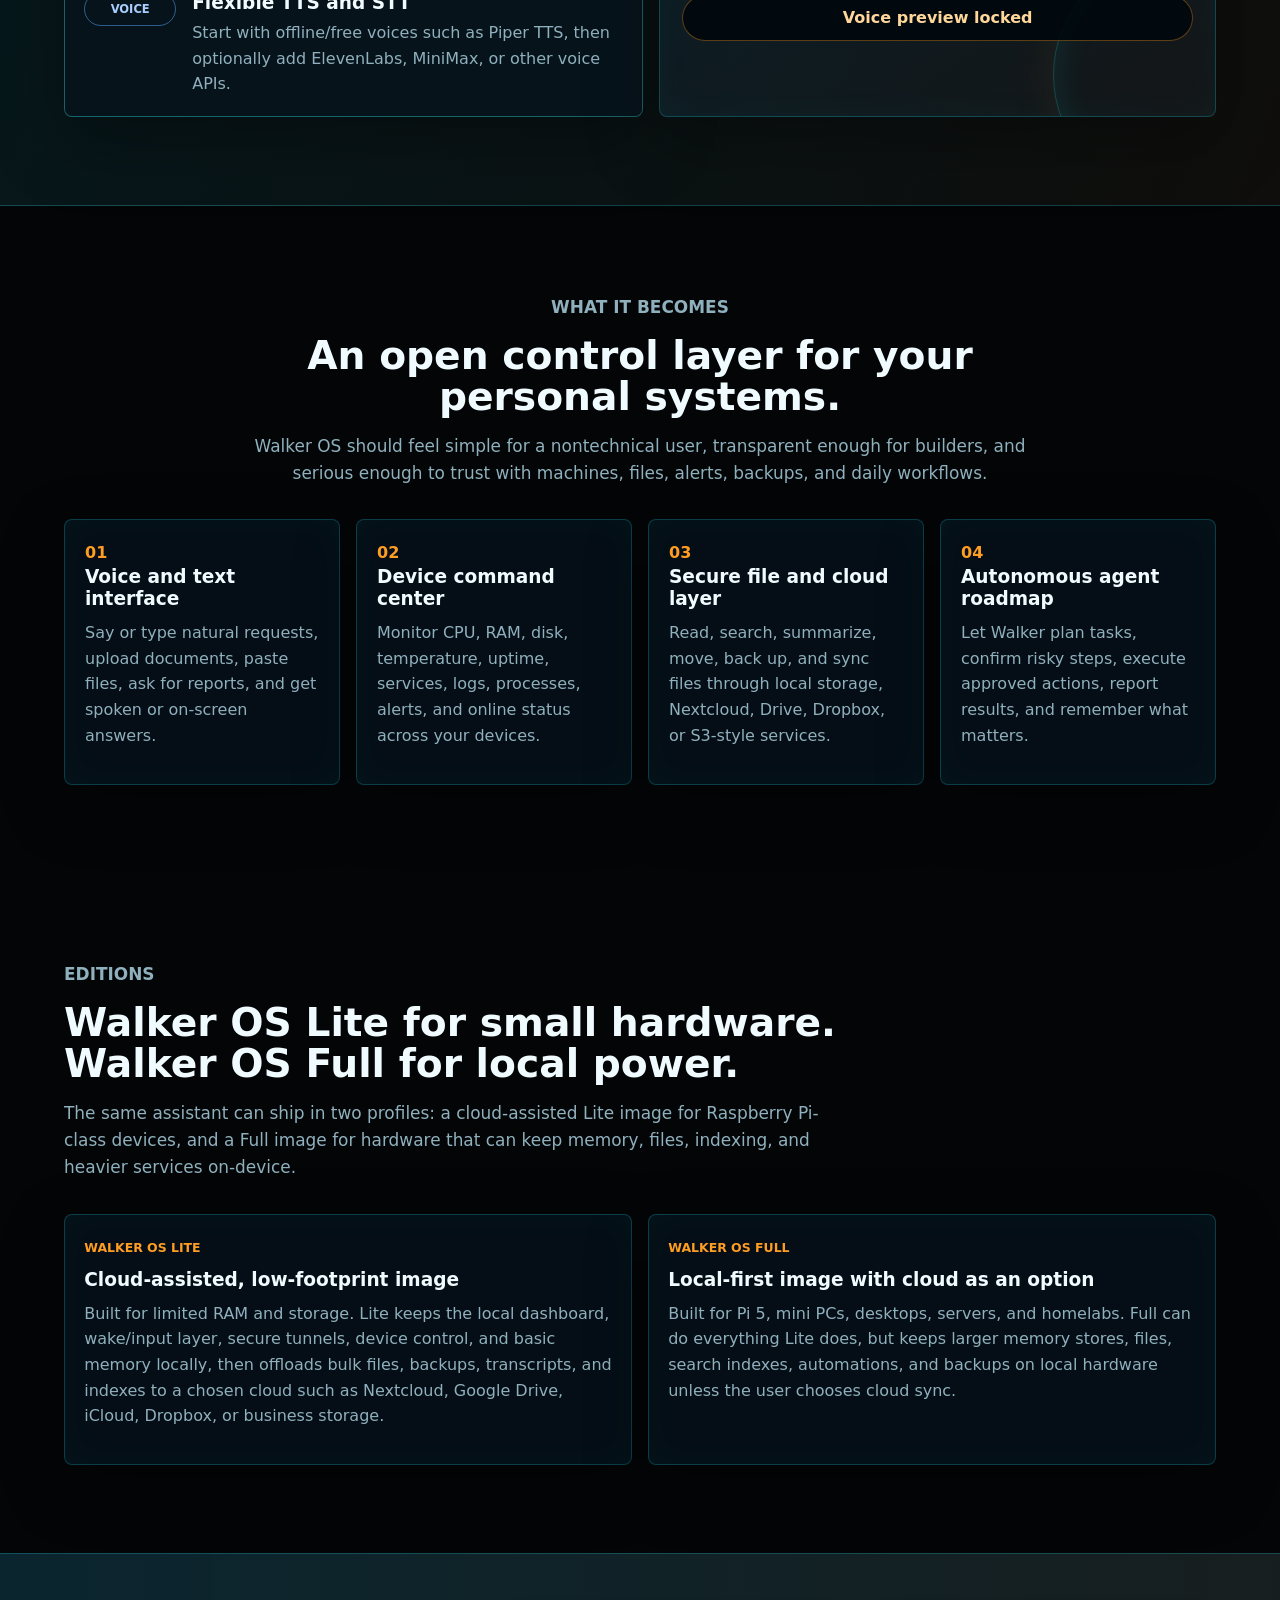
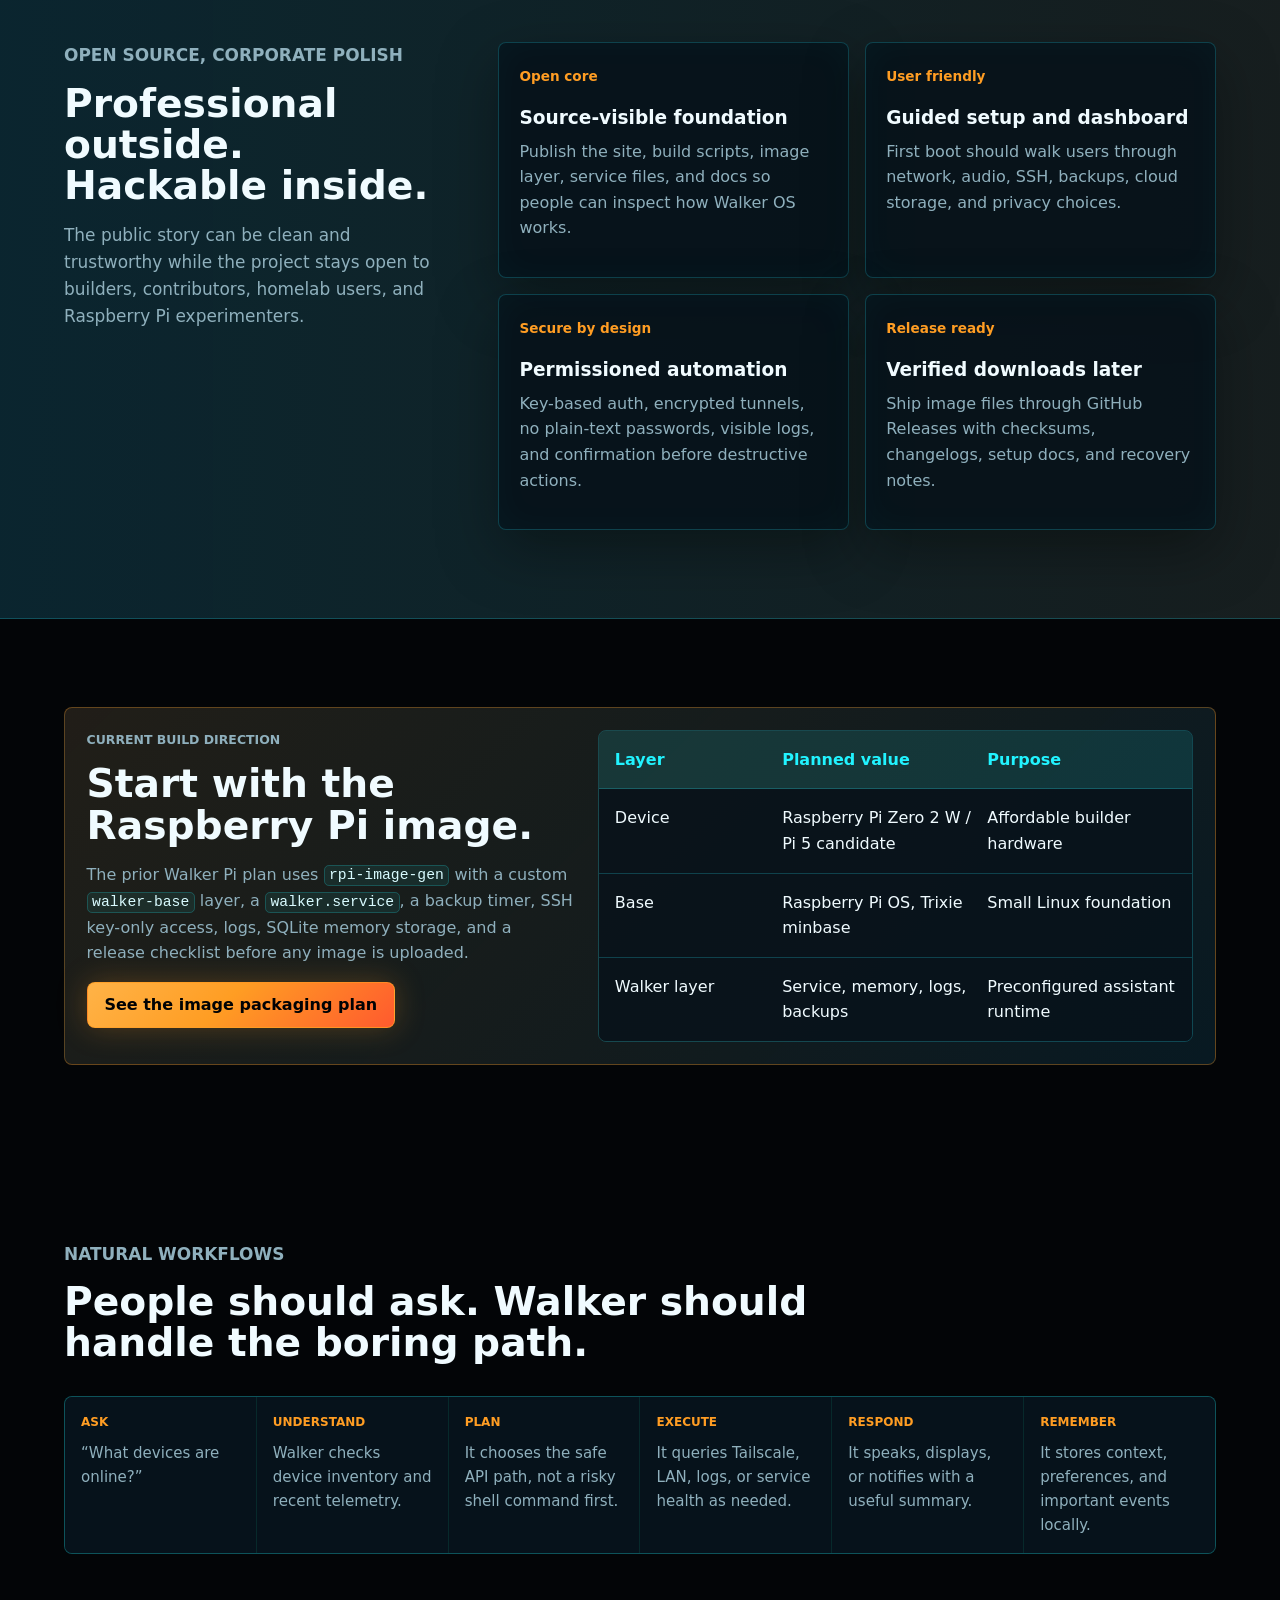
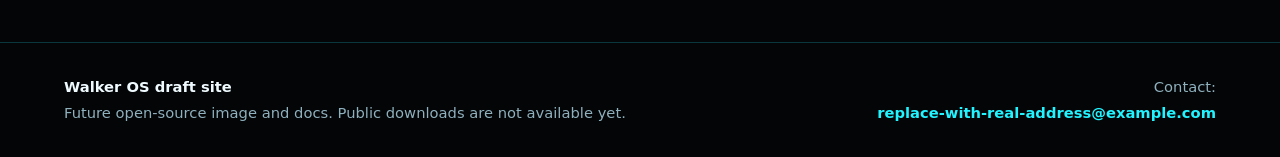
==== commit f1a8805d: "Add files via upload" ====
--- a/index.html
+++ b/index.html
@@ -27,7 +27,7 @@
         <a href="./hardware.html">Hardware</a>
         <a href="./faq.html">FAQ</a>
       </nav>
-      <a class="header-action" href="./download.html#early-access">Early access</a>
+      <a class="header-action" href="#contact">Contact</a>
     </header>
 
     <main id="main">
@@ -51,36 +51,72 @@
           </div>
         </div>
 
-        <div class="console" aria-label="Walker OS command center preview">
-          <div class="console-bar">
-            <span></span>
-            <span></span>
-            <span></span>
-            <strong>walker@control-center</strong>
-          </div>
-          <div class="console-grid">
-            <div class="status-panel status-live">
-              <span class="status-label">Core</span>
-              <strong>Understands. Plans. Executes. Remembers.</strong>
-              <p>Walker interprets natural language, decides which tools to use, takes action, and records context locally.</p>
-            </div>
-            <div class="status-panel">
-              <span class="status-label">Devices</span>
-              <strong>Tailscale / LAN mesh</strong>
-              <p>Desktop, laptop, server, Pi cluster, NAS, router, phone, tablet, and IoT monitoring through secure links.</p>
-            </div>
-            <div class="status-panel">
-              <span class="status-label">Input</span>
-              <strong>Voice, text, terminal, and future glasses</strong>
-              <p>Wake word, typed commands, web UI, CLI, mobile, and AR feedback are planned as interface layers.</p>
-            </div>
-            <div class="terminal-panel">
-              <code>$ walker ask "what devices are online?"</code>
-              <code>desktop: online | server: online | laptop: offline | pi cluster: degraded</code>
-              <code>$ walker save project_report.pdf --to nextcloud</code>
-              <code>confirm? key-auth enabled / transfer encrypted / backup logged</code>
-            </div>
-          </div>
+        <div class="hardware-hero" aria-label="Walker OS hardware targets running Linux-style Walker software">
+          <picture data-float-layer="0.018">
+            <source srcset="./assets/walker-hardware-linux-desktop-transparent.webp" type="image/webp">
+            <img src="./assets/walker-hardware-linux-desktop-transparent.png" alt="Three same-footprint single-board computers beside a laptop running a Linux-style Walker OS desktop">
+          </picture>
+          <div class="hardware-tags" aria-label="Hardware target labels">
+            <span class="hardware-tag">Pi Zero 2 W image target</span>
+            <span class="hardware-tag">Orange / RK-class alternatives</span>
+            <span class="hardware-tag">Full build for PCs and laptops</span>
+          </div>
+        </div>
+      </section>
+
+      <section class="section ai-runtime-showcase" aria-labelledby="ai-runtime-title">
+        <div class="section-heading compact">
+          <p class="eyebrow">AI runtime</p>
+          <h2 id="ai-runtime-title">Bring your preferred AI key. Keep Ollama ready as backup.</h2>
+          <p>
+            Walker OS is planned around a provider-flexible brain: use a primary API model such as OpenAI,
+            Gemini, or another compatible service when keys are available, then fall back to Ollama for local
+            models, privacy mode, outages, or low-cost offline operation.
+          </p>
+        </div>
+        <div class="runtime-grid">
+          <article class="model-stack" aria-label="Planned model routing">
+            <div class="runtime-row primary-route">
+              <span class="runtime-badge">Primary</span>
+              <div>
+                <h3>API-key models</h3>
+                <p>OpenAI, Gemini, OpenRouter-compatible services, or another provider the owner chooses.</p>
+              </div>
+            </div>
+            <div class="runtime-row">
+              <span class="runtime-badge local-route">Backup</span>
+              <div>
+                <h3>Ollama local fallback</h3>
+                <p>Run a local model on the Pi, mini PC, desktop, or a stronger LAN machine when cloud access is not ideal.</p>
+              </div>
+            </div>
+            <div class="runtime-row">
+              <span class="runtime-badge voice-route">Voice</span>
+              <div>
+                <h3>Flexible TTS and STT</h3>
+                <p>Start with offline/free voices such as Piper TTS, then optionally add ElevenLabs, MiniMax, or other voice APIs.</p>
+              </div>
+            </div>
+          </article>
+
+          <article class="voice-demo-card" aria-label="Walker voice preview">
+            <div class="voice-orb" aria-hidden="true">
+              <span></span>
+              <span></span>
+              <span></span>
+            </div>
+            <div>
+              <p class="eyebrow">Walker voice preview</p>
+              <h3>Hear the assistant tone.</h3>
+              <p>
+                This slot is ready for a public voice sample later. The upload-ready draft keeps the audio file
+                out of the repo so it cannot be downloaded from GitHub Pages.
+              </p>
+            </div>
+            <button class="button button-secondary locked-voice-button" type="button" disabled>
+              Voice preview locked
+            </button>
+          </article>
         </div>
       </section>
 
@@ -175,8 +211,8 @@
           </article>
           <article class="feature-card">
             <span class="feature-number">Release ready</span>
-            <h3>Signed downloads later</h3>
-            <p>Ship image files through GitHub Releases or a paid delivery provider with checksums, changelogs, and recovery docs.</p>
+            <h3>Verified downloads later</h3>
+            <p>Ship image files through GitHub Releases with checksums, changelogs, setup docs, and recovery notes.</p>
           </article>
         </div>
       </section>
@@ -251,31 +287,17 @@
         </div>
       </section>
 
-      <section id="early-access" class="section signup-section">
-        <div class="signup-panel">
-          <div>
-            <p class="eyebrow">Early access</p>
-            <h2>Track the first Walker OS build.</h2>
-            <p>
-              This is still a draft site. The form is a placeholder for a mailing list or founder program once the
-              downloadable image, checksums, and setup docs are ready.
-            </p>
-          </div>
-          <form class="signup-form" id="signupForm">
-            <label for="email">Email</label>
-            <div class="form-row">
-              <input id="email" name="email" type="email" placeholder="you@example.com" autocomplete="email" required>
-              <button class="button button-primary" type="submit">Request access</button>
-            </div>
-            <p class="form-status" id="formStatus" role="status"></p>
-          </form>
-        </div>
-      </section>
     </main>
 
-    <footer class="site-footer">
-      <span>Walker OS draft site</span>
-      <span>Open-source-friendly concept for review, not production checkout.</span>
+    <footer class="site-footer" id="contact">
+      <div>
+        <span>Walker OS draft site</span>
+        <span>Future open-source image and docs. Public downloads are not available yet.</span>
+      </div>
+      <address>
+        Contact:
+        <a href="mailto:replace-with-real-address@example.com">replace-with-real-address@example.com</a>
+      </address>
     </footer>
 
     <script src="./script.js"></script>
--- a/styles.css
+++ b/styles.css
@@ -171,6 +171,18 @@
   margin-top: 0.85rem;
 }
 
+.logo-actions {
+  display: flex;
+  flex-wrap: wrap;
+  justify-content: center;
+  gap: 0.75rem;
+  margin-top: 0.9rem;
+}
+
+.logo-actions .button {
+  margin-top: 0;
+}
+
 .logo-option strong {
   display: block;
 }
@@ -183,7 +195,7 @@
 
 .asset-downloads {
   display: grid;
-  grid-template-columns: repeat(5, minmax(0, 1fr));
+  grid-template-columns: repeat(auto-fit, minmax(160px, 1fr));
   gap: 0.75rem;
 }
 
@@ -290,7 +302,6 @@
 .hero-text,
 .section-heading p,
 .safety-copy p,
-.signup-panel p,
 .faq-list p {
   color: var(--muted);
   font-size: 1.06rem;
@@ -369,6 +380,253 @@
 .hero-stats dd {
   margin: 0.2rem 0 0;
   font-weight: 850;
+}
+
+.hardware-hero {
+  position: relative;
+  isolation: isolate;
+  min-height: 580px;
+  display: grid;
+  align-content: center;
+  place-items: center;
+  gap: 0.85rem;
+  overflow: hidden;
+}
+
+.hardware-hero::before {
+  content: "";
+  position: absolute;
+  inset: 8% 2% 0;
+  z-index: -1;
+  border: 1px solid rgba(33, 243, 255, 0.18);
+  border-radius: 8px;
+  background:
+    linear-gradient(rgba(33, 243, 255, 0.08) 1px, transparent 1px),
+    linear-gradient(90deg, rgba(33, 243, 255, 0.06) 1px, transparent 1px),
+    radial-gradient(circle at 72% 20%, rgba(255, 157, 35, 0.2), transparent 32%),
+    rgba(1, 5, 9, 0.18);
+  background-size: 42px 42px, 42px 42px, auto, auto;
+  transform: perspective(900px) rotateX(58deg) translateY(80px);
+  transform-origin: bottom;
+}
+
+.hardware-hero picture {
+  --scroll-float: 0px;
+  --base-float: 0px;
+  width: min(100%, 760px);
+  animation: hardware-drift 7.5s ease-in-out infinite;
+  filter: drop-shadow(0 34px 60px rgba(0, 0, 0, 0.5));
+}
+
+.hardware-hero img {
+  border: 0;
+  border-radius: 0;
+  box-shadow: none;
+}
+
+.hardware-tags {
+  display: flex;
+  flex-wrap: wrap;
+  justify-content: center;
+  gap: 0.65rem;
+  width: min(100%, 760px);
+}
+
+.hardware-tag {
+  display: inline-flex;
+  align-items: center;
+  gap: 0.48rem;
+  border: 1px solid rgba(33, 243, 255, 0.34);
+  border-radius: 8px;
+  padding: 0.56rem 0.72rem;
+  background: rgba(1, 8, 14, 0.78);
+  box-shadow: 0 12px 28px rgba(0, 0, 0, 0.24), 0 0 18px rgba(33, 243, 255, 0.1);
+  color: var(--ink);
+  font-size: 0.78rem;
+  font-weight: 900;
+  line-height: 1.25;
+  text-transform: uppercase;
+}
+
+.hardware-tag::before {
+  content: "";
+  display: inline-block;
+  flex: 0 0 auto;
+  width: 0.58rem;
+  height: 0.58rem;
+  border-radius: 50%;
+  background: var(--amber);
+  box-shadow: 0 0 14px rgba(255, 157, 35, 0.5);
+}
+
+@keyframes hardware-drift {
+  0%,
+  100% {
+    transform: translate3d(0, calc(var(--base-float) + var(--scroll-float) - 8px), 0);
+  }
+
+  50% {
+    transform: translate3d(0, calc(var(--base-float) + var(--scroll-float) + 8px), 0);
+  }
+}
+
+.ai-runtime-showcase {
+  border-block: 1px solid var(--line);
+  background:
+    radial-gradient(circle at 16% 22%, rgba(255, 157, 35, 0.13), transparent 30%),
+    linear-gradient(110deg, rgba(33, 243, 255, 0.08), rgba(255, 157, 35, 0.05)),
+    rgba(3, 8, 13, 0.86);
+}
+
+.runtime-grid {
+  display: grid;
+  grid-template-columns: minmax(0, 1.02fr) minmax(320px, 0.98fr);
+  gap: 1rem;
+  align-items: stretch;
+}
+
+.model-stack,
+.voice-demo-card {
+  border: 1px solid var(--line);
+  border-radius: var(--radius);
+  background:
+    linear-gradient(145deg, rgba(33, 243, 255, 0.07), rgba(255, 157, 35, 0.05)),
+    rgba(7, 17, 26, 0.88);
+  box-shadow: 0 22px 70px rgba(0, 0, 0, 0.34), inset 0 0 40px rgba(33, 243, 255, 0.035);
+}
+
+.model-stack {
+  display: grid;
+  gap: 1px;
+  overflow: hidden;
+  background-color: rgba(33, 243, 255, 0.14);
+}
+
+.runtime-row {
+  display: grid;
+  grid-template-columns: 92px minmax(0, 1fr);
+  gap: 1rem;
+  align-items: start;
+  padding: 1.2rem;
+  background: rgba(7, 17, 26, 0.95);
+}
+
+.primary-route {
+  background:
+    linear-gradient(90deg, rgba(255, 157, 35, 0.12), rgba(7, 17, 26, 0.95) 55%),
+    rgba(7, 17, 26, 0.95);
+}
+
+.runtime-badge {
+  display: inline-flex;
+  align-items: center;
+  justify-content: center;
+  min-height: 34px;
+  border: 1px solid rgba(255, 157, 35, 0.5);
+  border-radius: 999px;
+  padding: 0.25rem 0.65rem;
+  color: #ffd79b;
+  font-size: 0.72rem;
+  font-weight: 900;
+  text-transform: uppercase;
+}
+
+.runtime-badge.local-route {
+  border-color: rgba(33, 243, 255, 0.42);
+  color: var(--mint);
+}
+
+.runtime-badge.voice-route {
+  border-color: rgba(87, 168, 255, 0.5);
+  color: #a8ceff;
+}
+
+.runtime-row h3,
+.voice-demo-card h3 {
+  margin-bottom: 0.35rem;
+}
+
+.runtime-row p,
+.voice-demo-card p {
+  margin-bottom: 0;
+  color: var(--muted);
+}
+
+.voice-demo-card {
+  position: relative;
+  display: grid;
+  align-content: center;
+  gap: 1.15rem;
+  padding: 1.35rem;
+  overflow: hidden;
+}
+
+.voice-demo-card::after {
+  content: "";
+  position: absolute;
+  right: -5rem;
+  bottom: -5rem;
+  width: 15rem;
+  aspect-ratio: 1;
+  border: 1px solid rgba(33, 243, 255, 0.22);
+  border-radius: 50%;
+  box-shadow:
+    inset 0 0 35px rgba(33, 243, 255, 0.1),
+    0 0 50px rgba(255, 157, 35, 0.08);
+  pointer-events: none;
+}
+
+.voice-orb {
+  display: inline-grid;
+  grid-template-columns: repeat(3, 0.36rem);
+  align-items: center;
+  gap: 0.36rem;
+  width: fit-content;
+  min-height: 42px;
+  border: 1px solid rgba(33, 243, 255, 0.28);
+  border-radius: 999px;
+  padding: 0.5rem 0.68rem;
+  background: rgba(1, 8, 14, 0.68);
+  box-shadow: 0 0 24px rgba(33, 243, 255, 0.12);
+}
+
+.voice-orb span {
+  display: block;
+  width: 0.36rem;
+  border-radius: 999px;
+  background: var(--mint);
+  box-shadow: 0 0 14px rgba(33, 243, 255, 0.55);
+}
+
+.voice-orb span:nth-child(1) {
+  height: 1rem;
+}
+
+.voice-orb span:nth-child(2) {
+  height: 1.8rem;
+  background: var(--amber);
+  box-shadow: 0 0 16px rgba(255, 157, 35, 0.58);
+}
+
+.voice-orb span:nth-child(3) {
+  height: 1.25rem;
+}
+
+.voice-demo-card audio,
+.locked-voice-button {
+  position: relative;
+  z-index: 1;
+  width: 100%;
+  border: 1px solid rgba(33, 243, 255, 0.28);
+  border-radius: 999px;
+  background: rgba(1, 8, 14, 0.9);
+}
+
+.locked-voice-button:disabled {
+  cursor: not-allowed;
+  border-color: rgba(255, 157, 35, 0.36);
+  color: #ffd79b;
+  opacity: 1;
 }
 
 .console {
@@ -507,7 +765,6 @@
 .safety-grid article,
 .diagram-card,
 .hardware-table,
-.signup-panel,
 .roadmap-panel,
 .faq-list details,
 .hud-card,
@@ -707,6 +964,15 @@
     #020509;
 }
 
+.hardware-page-visual {
+  min-height: 0;
+  padding: 0.75rem;
+}
+
+.hardware-page-visual img {
+  border-radius: 8px;
+}
+
 .hardware-table {
   overflow: hidden;
 }
@@ -761,27 +1027,6 @@
   border-color: rgba(255, 157, 35, 0.18);
   box-shadow: none;
   padding: 1.2rem;
-}
-
-.signup-section {
-  background:
-    linear-gradient(135deg, rgba(255, 157, 35, 0.16), rgba(33, 243, 255, 0.08)),
-    var(--paper);
-}
-
-.signup-panel {
-  display: grid;
-  grid-template-columns: minmax(0, 0.9fr) minmax(300px, 1.1fr);
-  gap: 2rem;
-  align-items: center;
-  padding: 1.6rem;
-}
-
-.signup-form label {
-  display: block;
-  margin-bottom: 0.45rem;
-  color: var(--mint);
-  font-weight: 900;
 }
 
 .form-row {
@@ -807,13 +1052,6 @@
   outline-offset: 3px;
 }
 
-.form-status {
-  min-height: 1.5rem;
-  margin: 0.7rem 0 0;
-  color: var(--amber);
-  font-weight: 800;
-}
-
 .faq-list {
   display: grid;
   gap: 0.8rem;
@@ -840,6 +1078,28 @@
   border-top: 1px solid var(--line);
   color: var(--muted);
   font-size: 0.92rem;
+}
+
+.site-footer div,
+.site-footer address {
+  display: grid;
+  gap: 0.18rem;
+}
+
+.site-footer address {
+  margin: 0;
+  font-style: normal;
+  text-align: right;
+}
+
+.site-footer a {
+  color: var(--mint);
+  font-weight: 850;
+}
+
+.site-footer span:first-child {
+  color: var(--ink);
+  font-weight: 900;
 }
 
 .page-hero {
@@ -1175,17 +1435,30 @@
   .hero,
   .page-hero,
   .product-layout,
+  .runtime-grid,
   .section-split,
   .roadmap-panel,
   .hardware-layout,
   .safety-section,
-  .signup-panel,
   .source-callout {
     grid-template-columns: 1fr;
   }
 
   .hero {
     min-height: auto;
+  }
+
+  .hardware-hero {
+    min-height: 440px;
+  }
+
+  .hardware-tag {
+    width: 100%;
+    justify-content: center;
+  }
+
+  .hardware-hero {
+    gap: 0.8rem;
   }
 
   .safety-grid,
@@ -1252,12 +1525,20 @@
     grid-column: auto;
   }
 
+  .runtime-row {
+    grid-template-columns: 1fr;
+  }
+
   .form-row {
     display: grid;
   }
 
   .site-footer {
     flex-direction: column;
+  }
+
+  .site-footer address {
+    text-align: left;
   }
 }
 
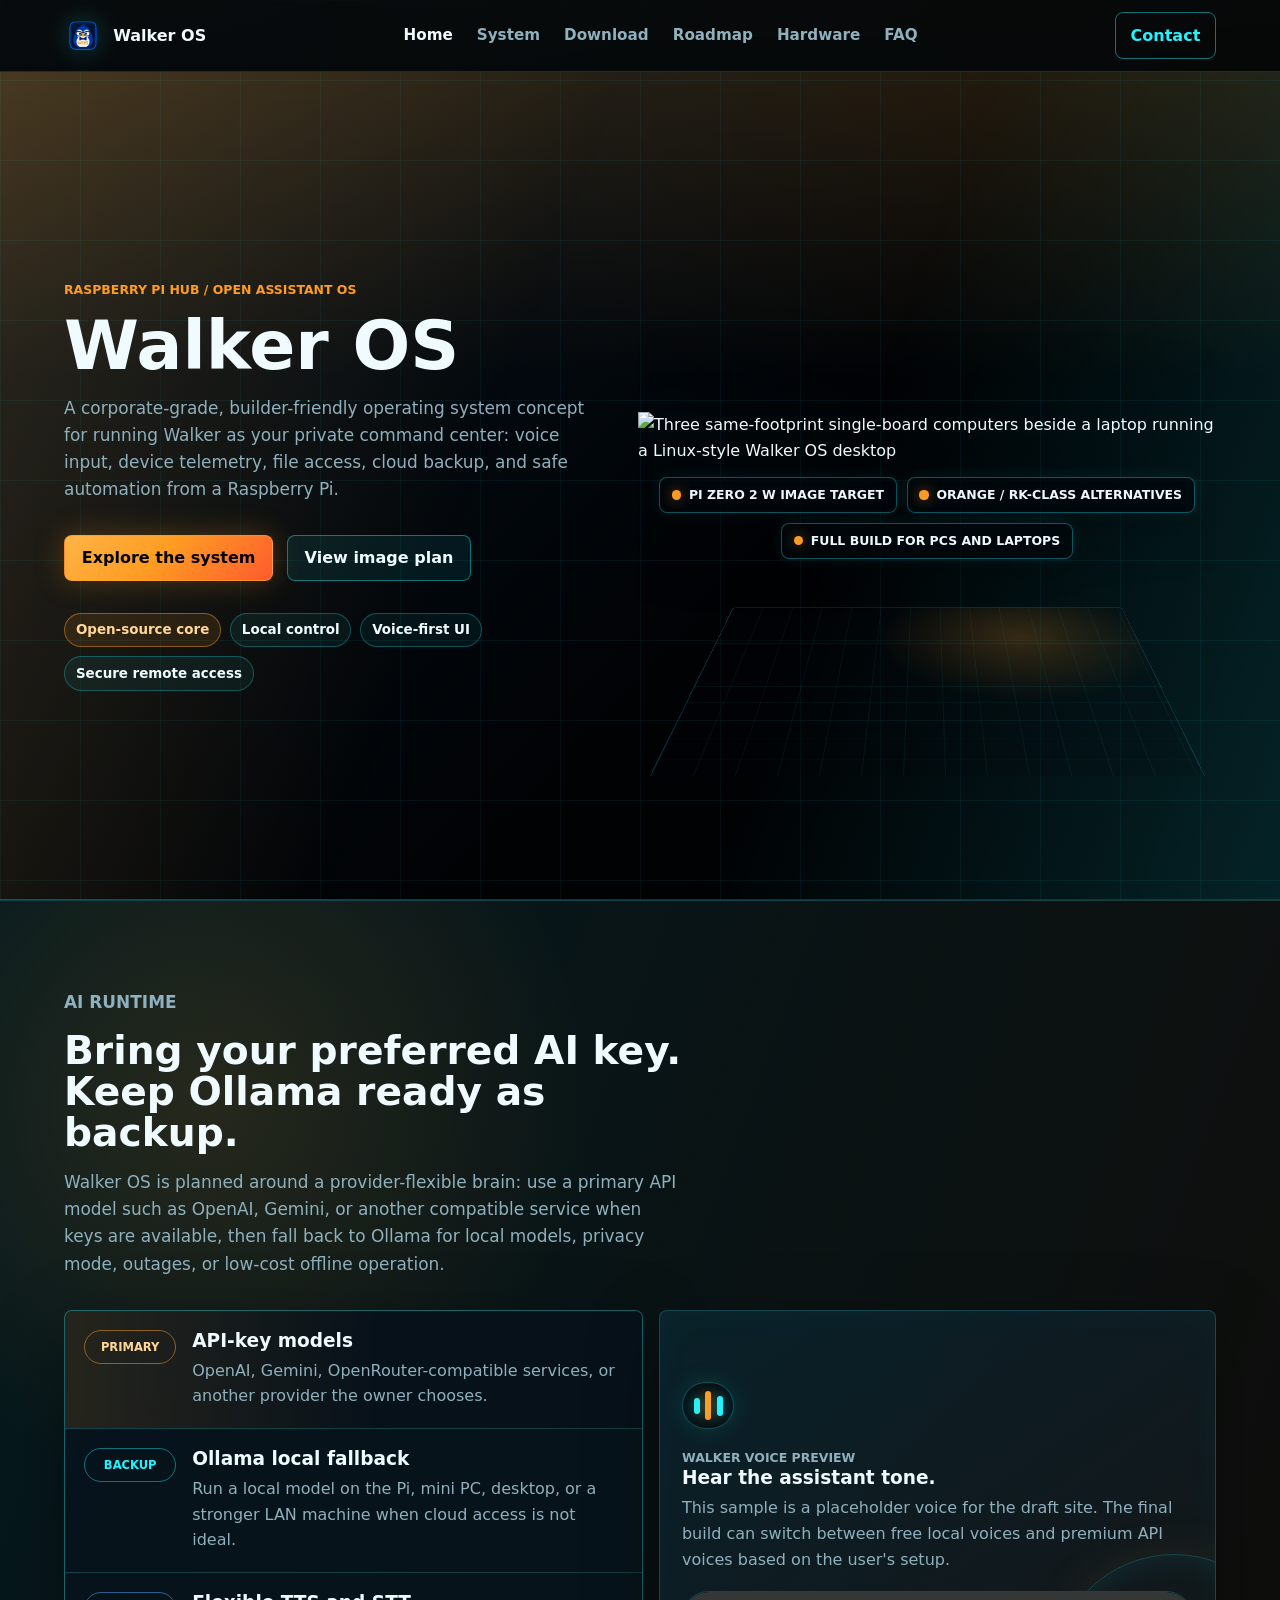
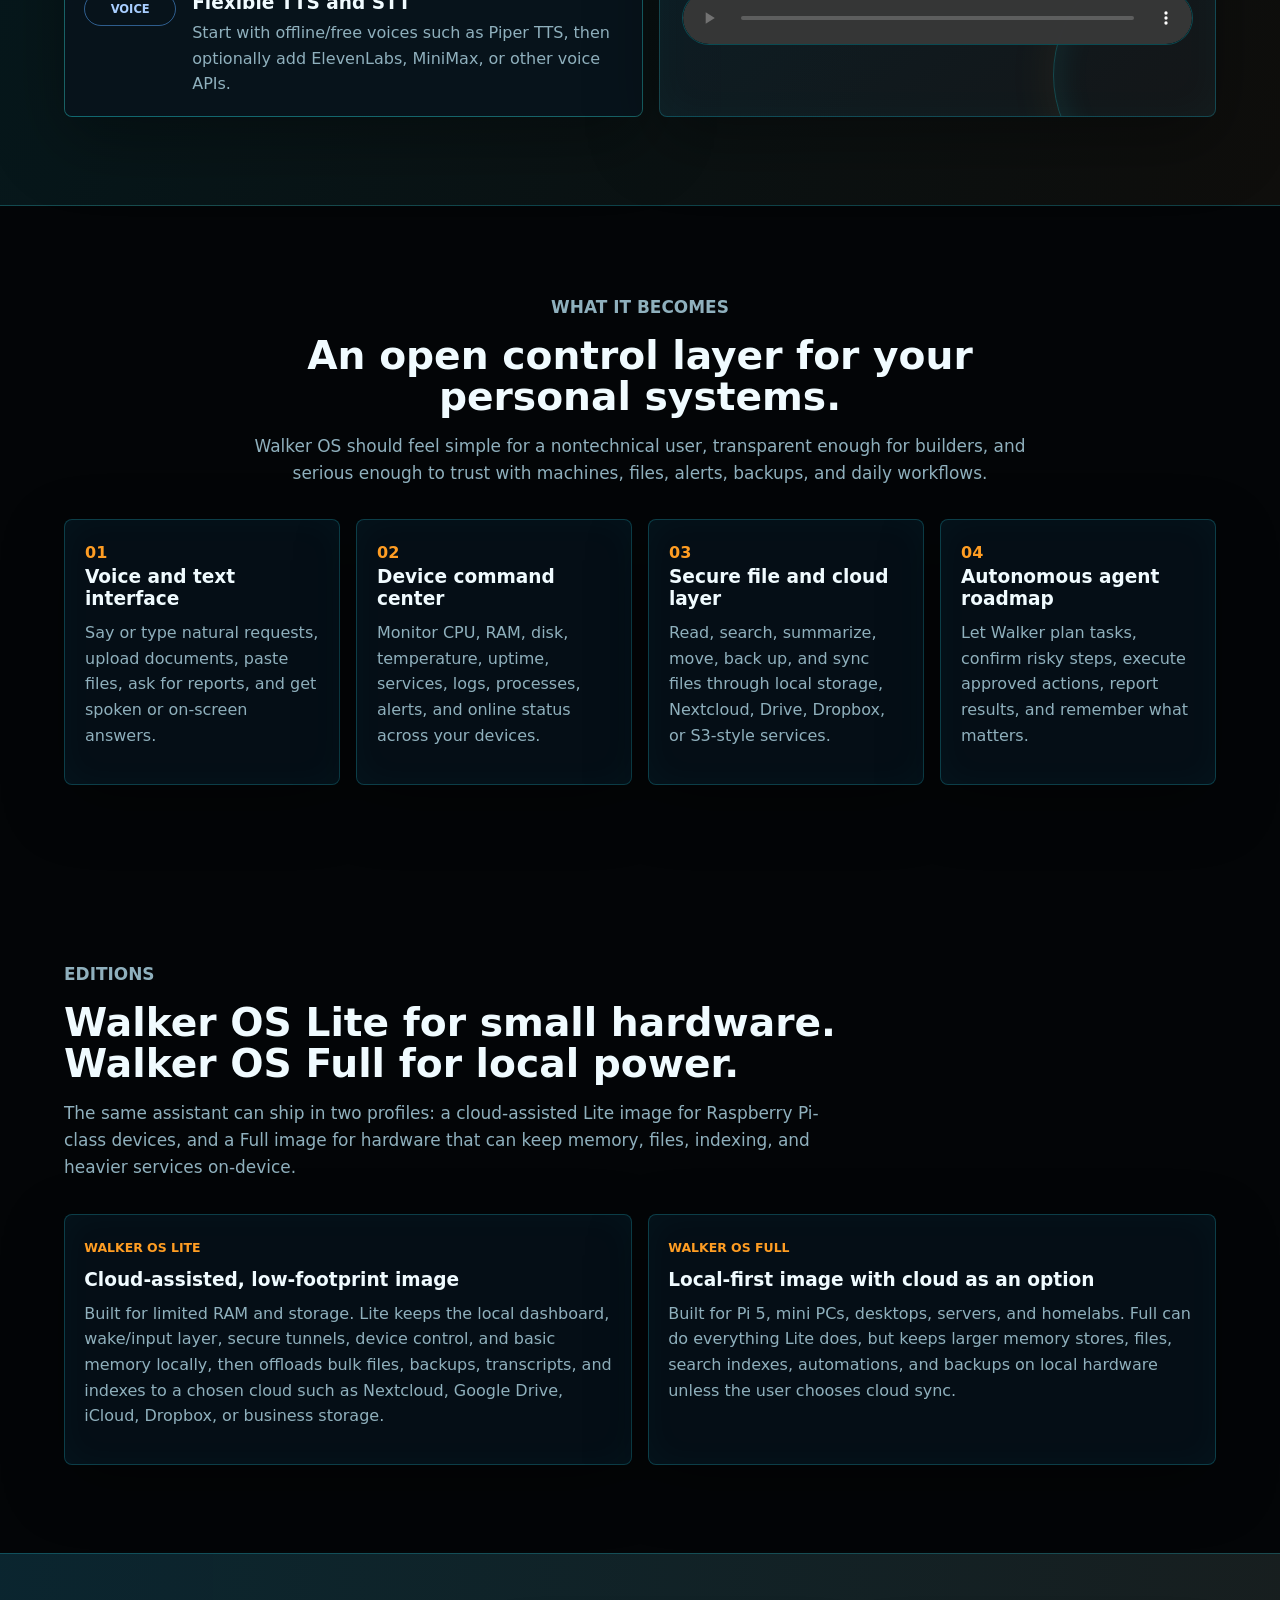
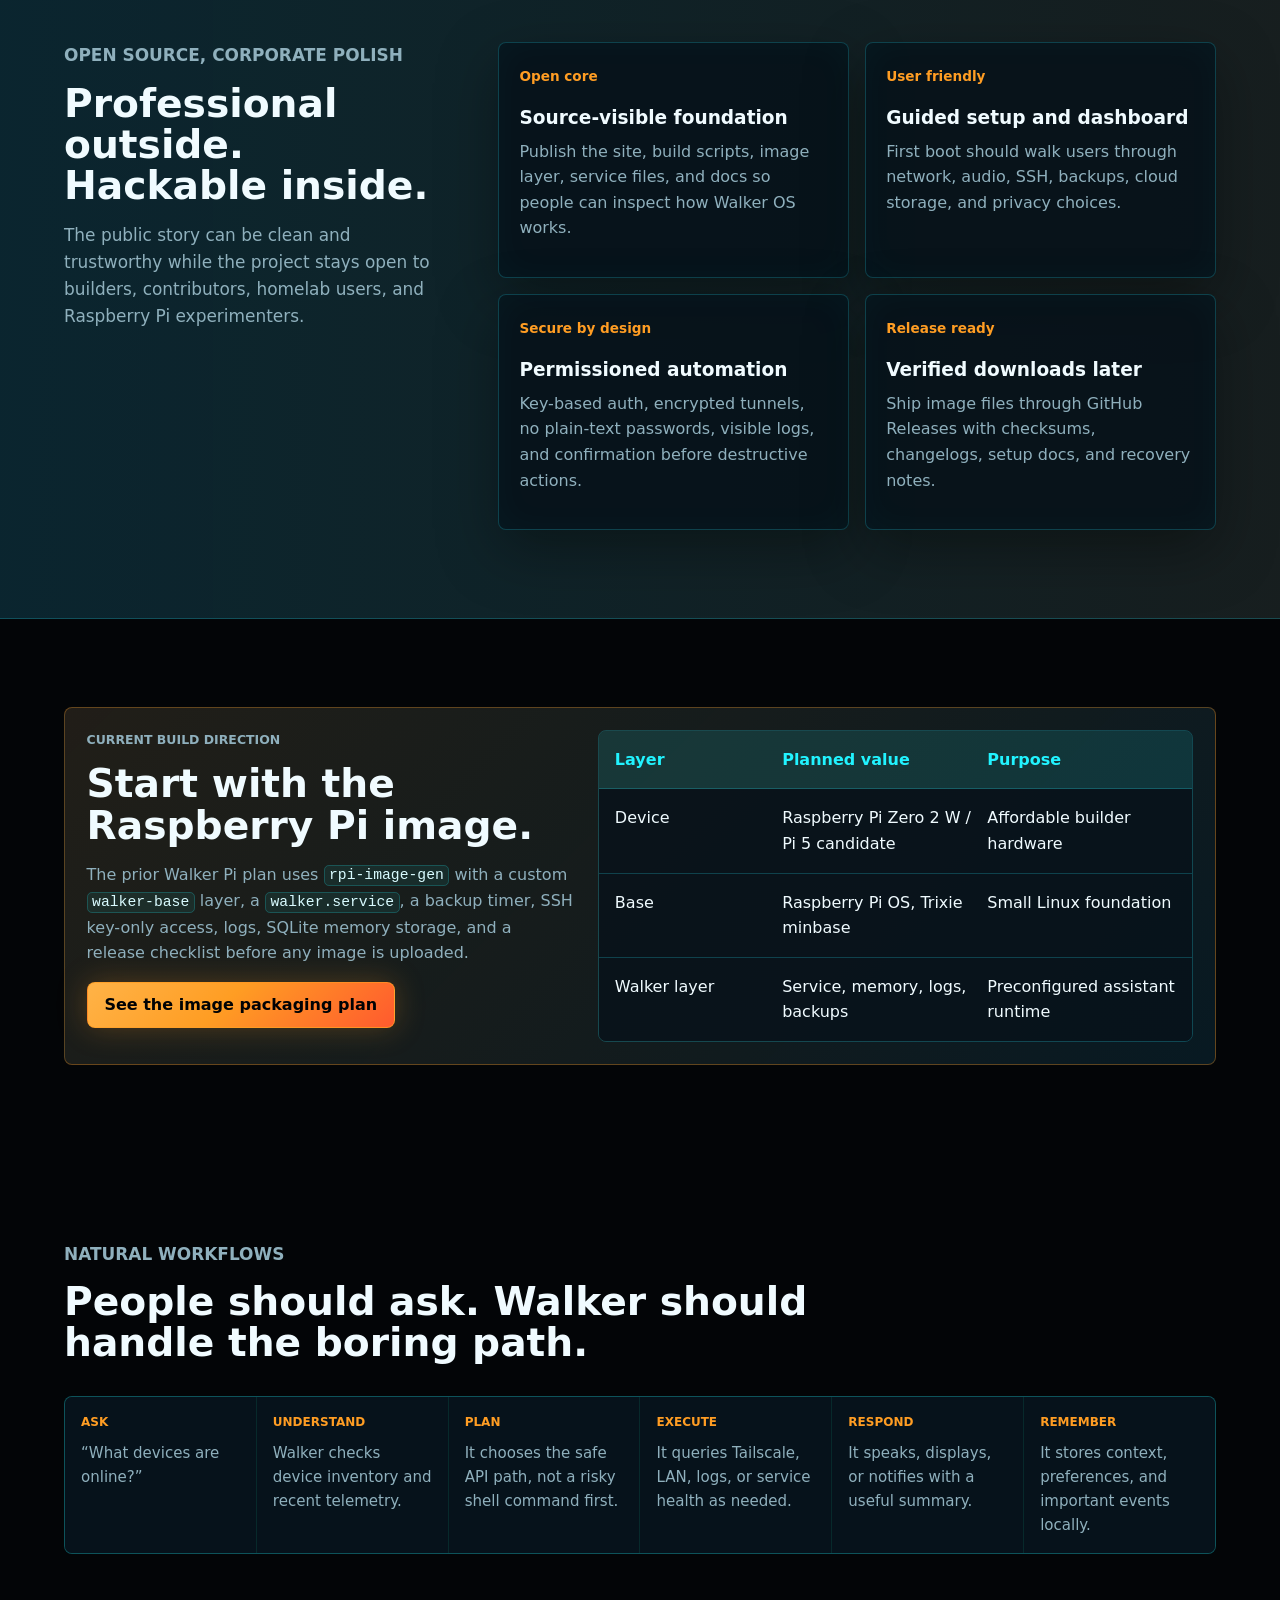
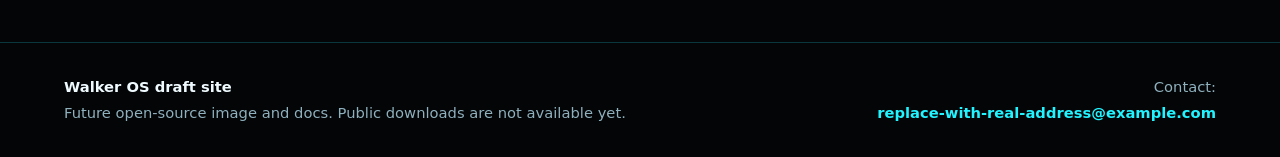
==== commit 2640ae7c: "Add files via upload" ====
--- a/index.html
+++ b/index.html
@@ -53,8 +53,7 @@
 
         <div class="hardware-hero" aria-label="Walker OS hardware targets running Linux-style Walker software">
           <picture data-float-layer="0.018">
-            <source srcset="./assets/walker-hardware-linux-desktop-transparent.webp" type="image/webp">
-            <img src="./assets/walker-hardware-linux-desktop-transparent.png" alt="Three same-footprint single-board computers beside a laptop running a Linux-style Walker OS desktop">
+            <img class="hardware-photo" src="./assets/walker-hardware-linux-desktop-transparent.png" alt="Three same-footprint single-board computers beside a laptop running a Linux-style Walker OS desktop">
           </picture>
           <div class="hardware-tags" aria-label="Hardware target labels">
             <span class="hardware-tag">Pi Zero 2 W image target</span>
@@ -109,13 +108,11 @@
               <p class="eyebrow">Walker voice preview</p>
               <h3>Hear the assistant tone.</h3>
               <p>
-                This slot is ready for a public voice sample later. The upload-ready draft keeps the audio file
-                out of the repo so it cannot be downloaded from GitHub Pages.
+                This sample is a placeholder voice for the draft site. The final build can switch between
+                free local voices and premium API voices based on the user's setup.
               </p>
             </div>
-            <button class="button button-secondary locked-voice-button" type="button" disabled>
-              Voice preview locked
-            </button>
+            <audio controls preload="metadata" controlslist="nodownload" src="./assets/walker-voice-sample.mp3"></audio>
           </article>
         </div>
       </section>
--- a/styles.css
+++ b/styles.css
@@ -413,12 +413,19 @@
 .hardware-hero picture {
   --scroll-float: 0px;
   --base-float: 0px;
+  display: block;
   width: min(100%, 760px);
+  max-width: 760px;
   animation: hardware-drift 7.5s ease-in-out infinite;
-  filter: drop-shadow(0 34px 60px rgba(0, 0, 0, 0.5));
+  filter:
+    drop-shadow(0 34px 60px rgba(0, 0, 0, 0.5))
+    drop-shadow(0 0 34px rgba(33, 243, 255, 0.14));
 }
 
 .hardware-hero img {
+  display: block;
+  width: 100%;
+  height: auto;
   border: 0;
   border-radius: 0;
   box-shadow: none;
@@ -612,21 +619,13 @@
   height: 1.25rem;
 }
 
-.voice-demo-card audio,
-.locked-voice-button {
+.voice-demo-card audio {
   position: relative;
   z-index: 1;
   width: 100%;
   border: 1px solid rgba(33, 243, 255, 0.28);
   border-radius: 999px;
   background: rgba(1, 8, 14, 0.9);
-}
-
-.locked-voice-button:disabled {
-  cursor: not-allowed;
-  border-color: rgba(255, 157, 35, 0.36);
-  color: #ffd79b;
-  opacity: 1;
 }
 
 .console {
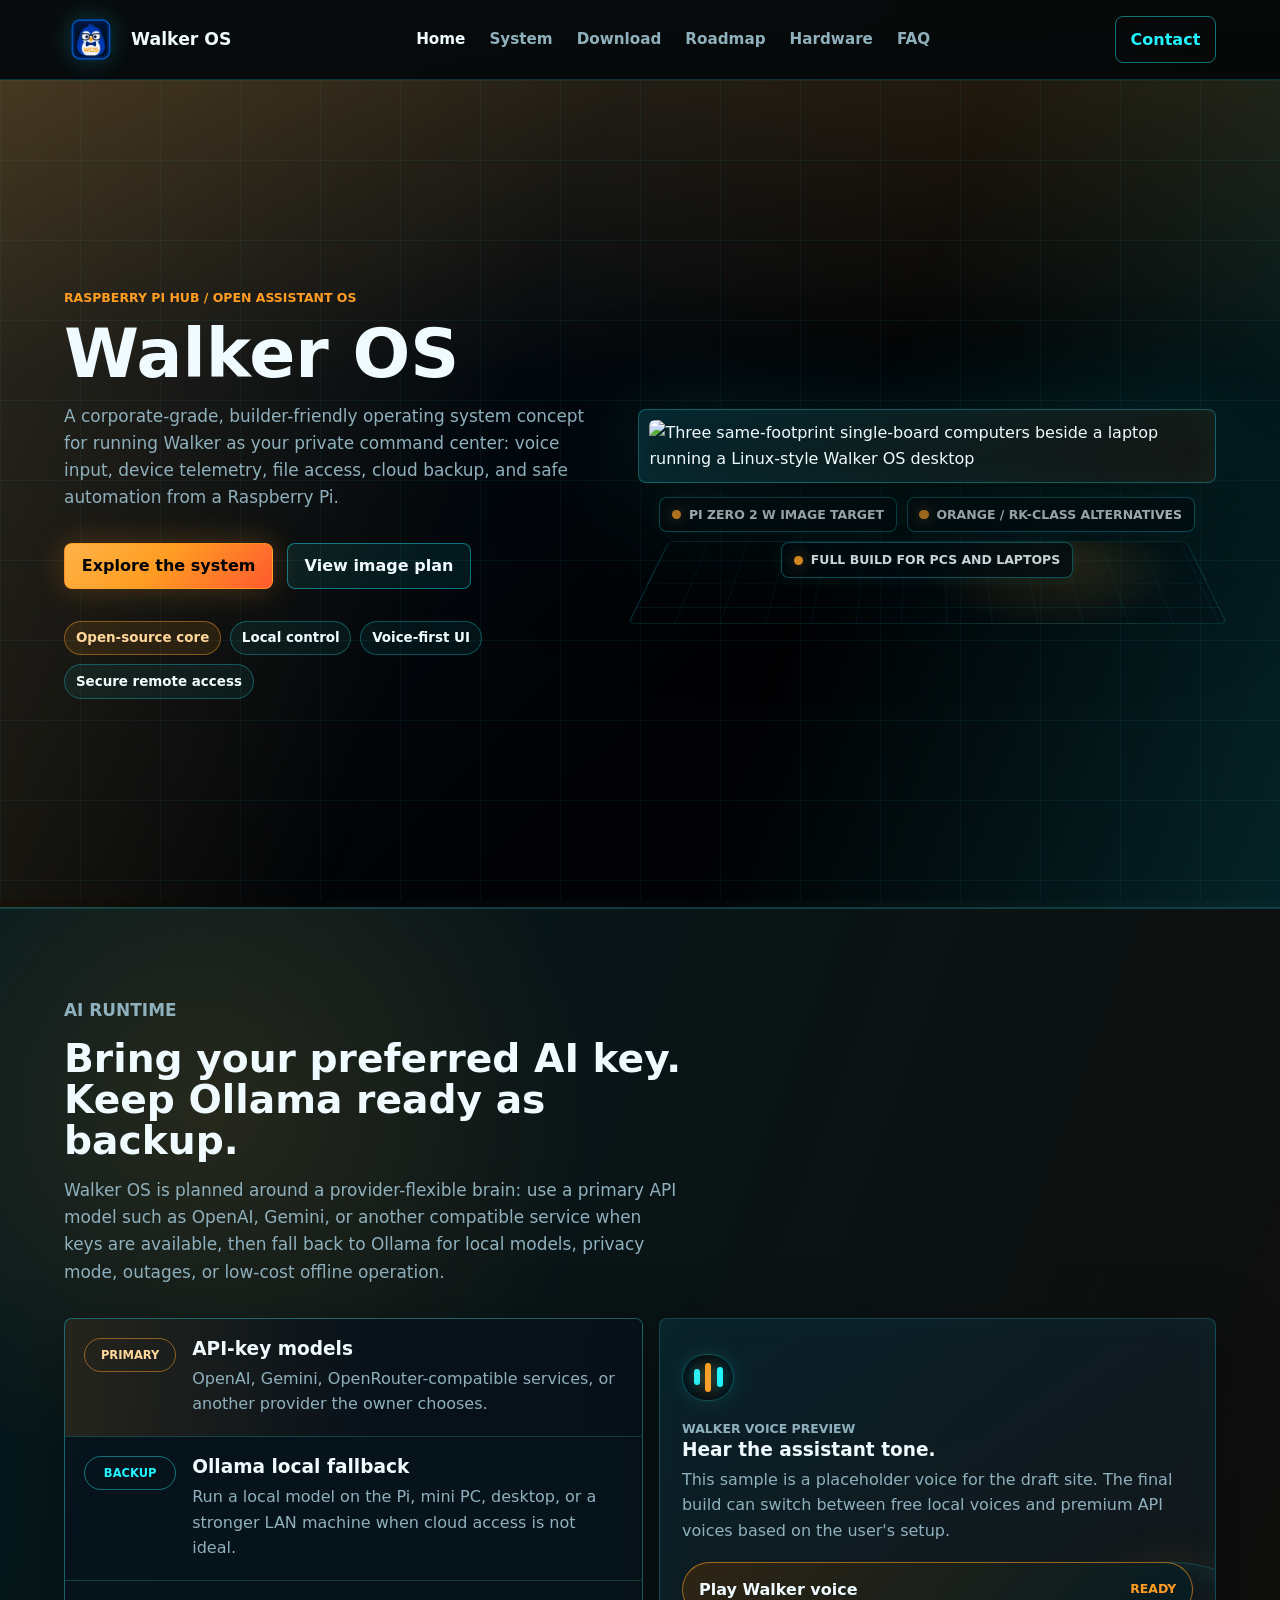
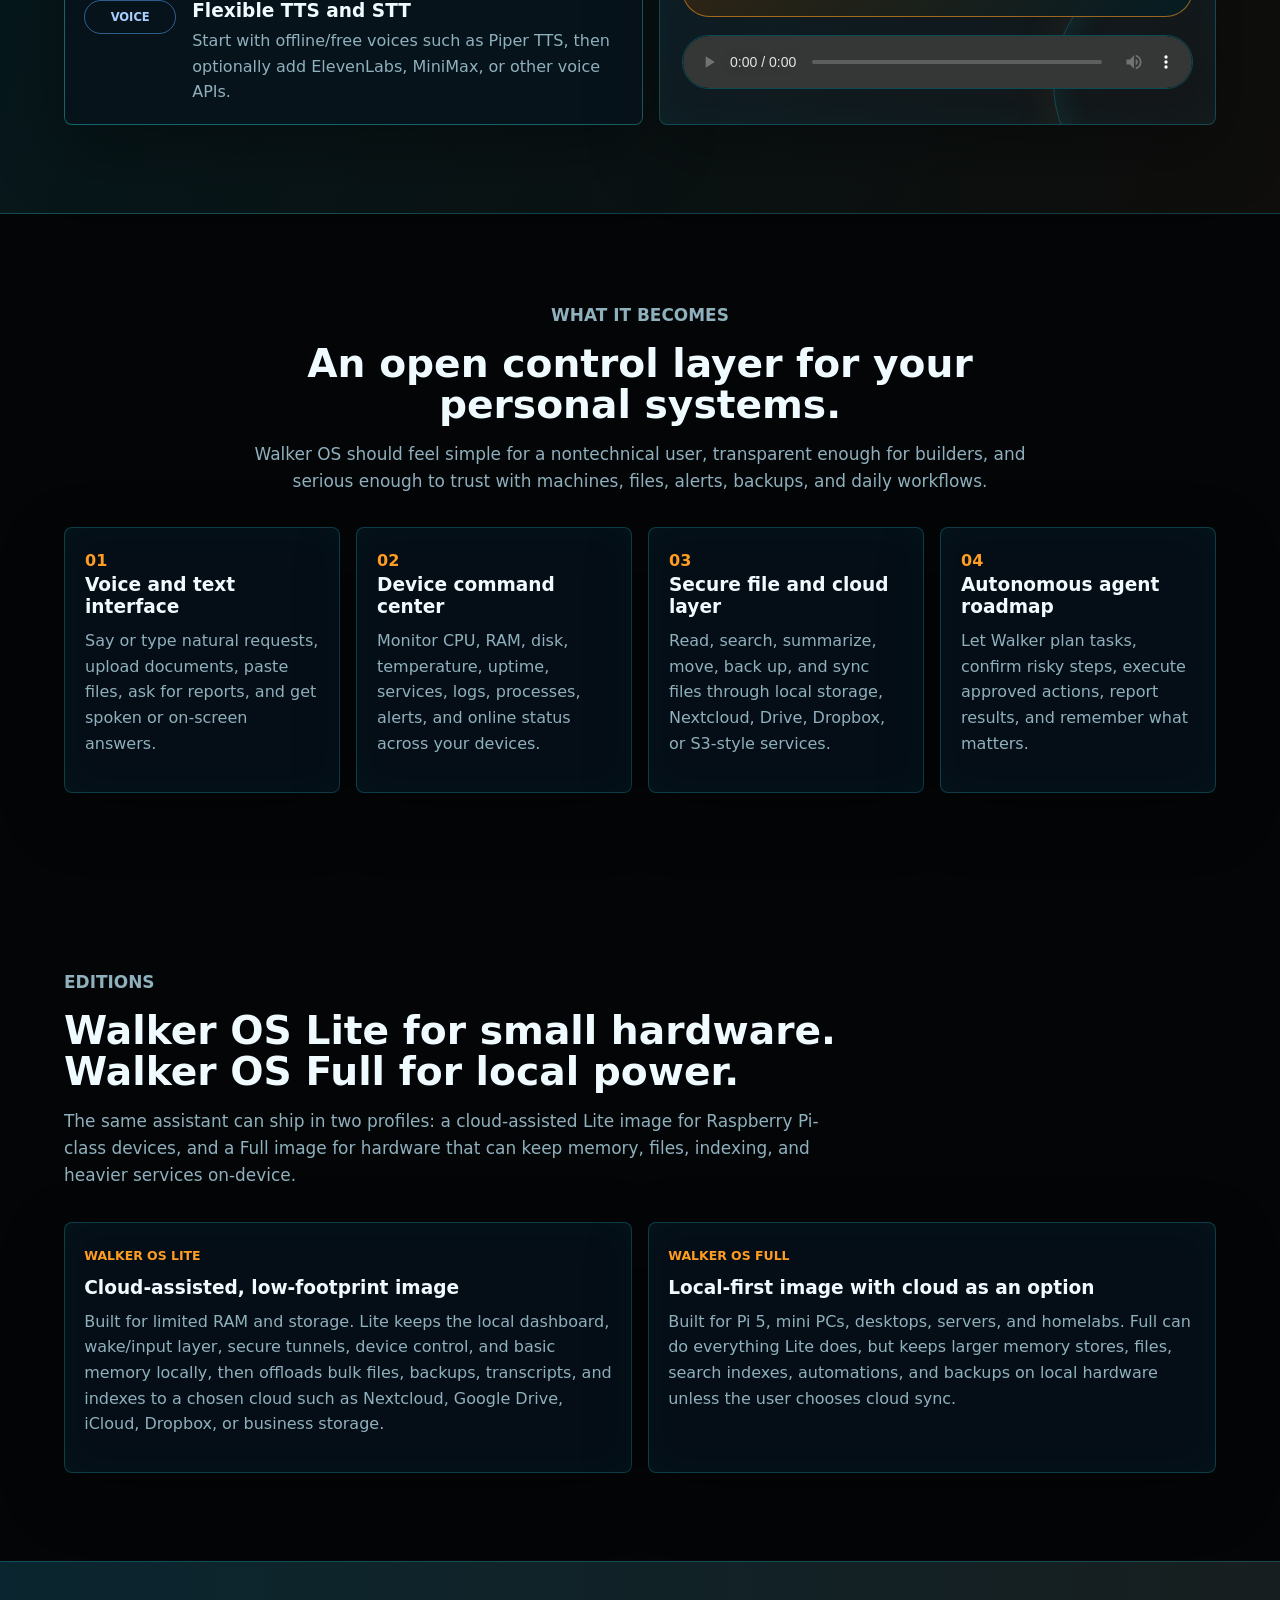
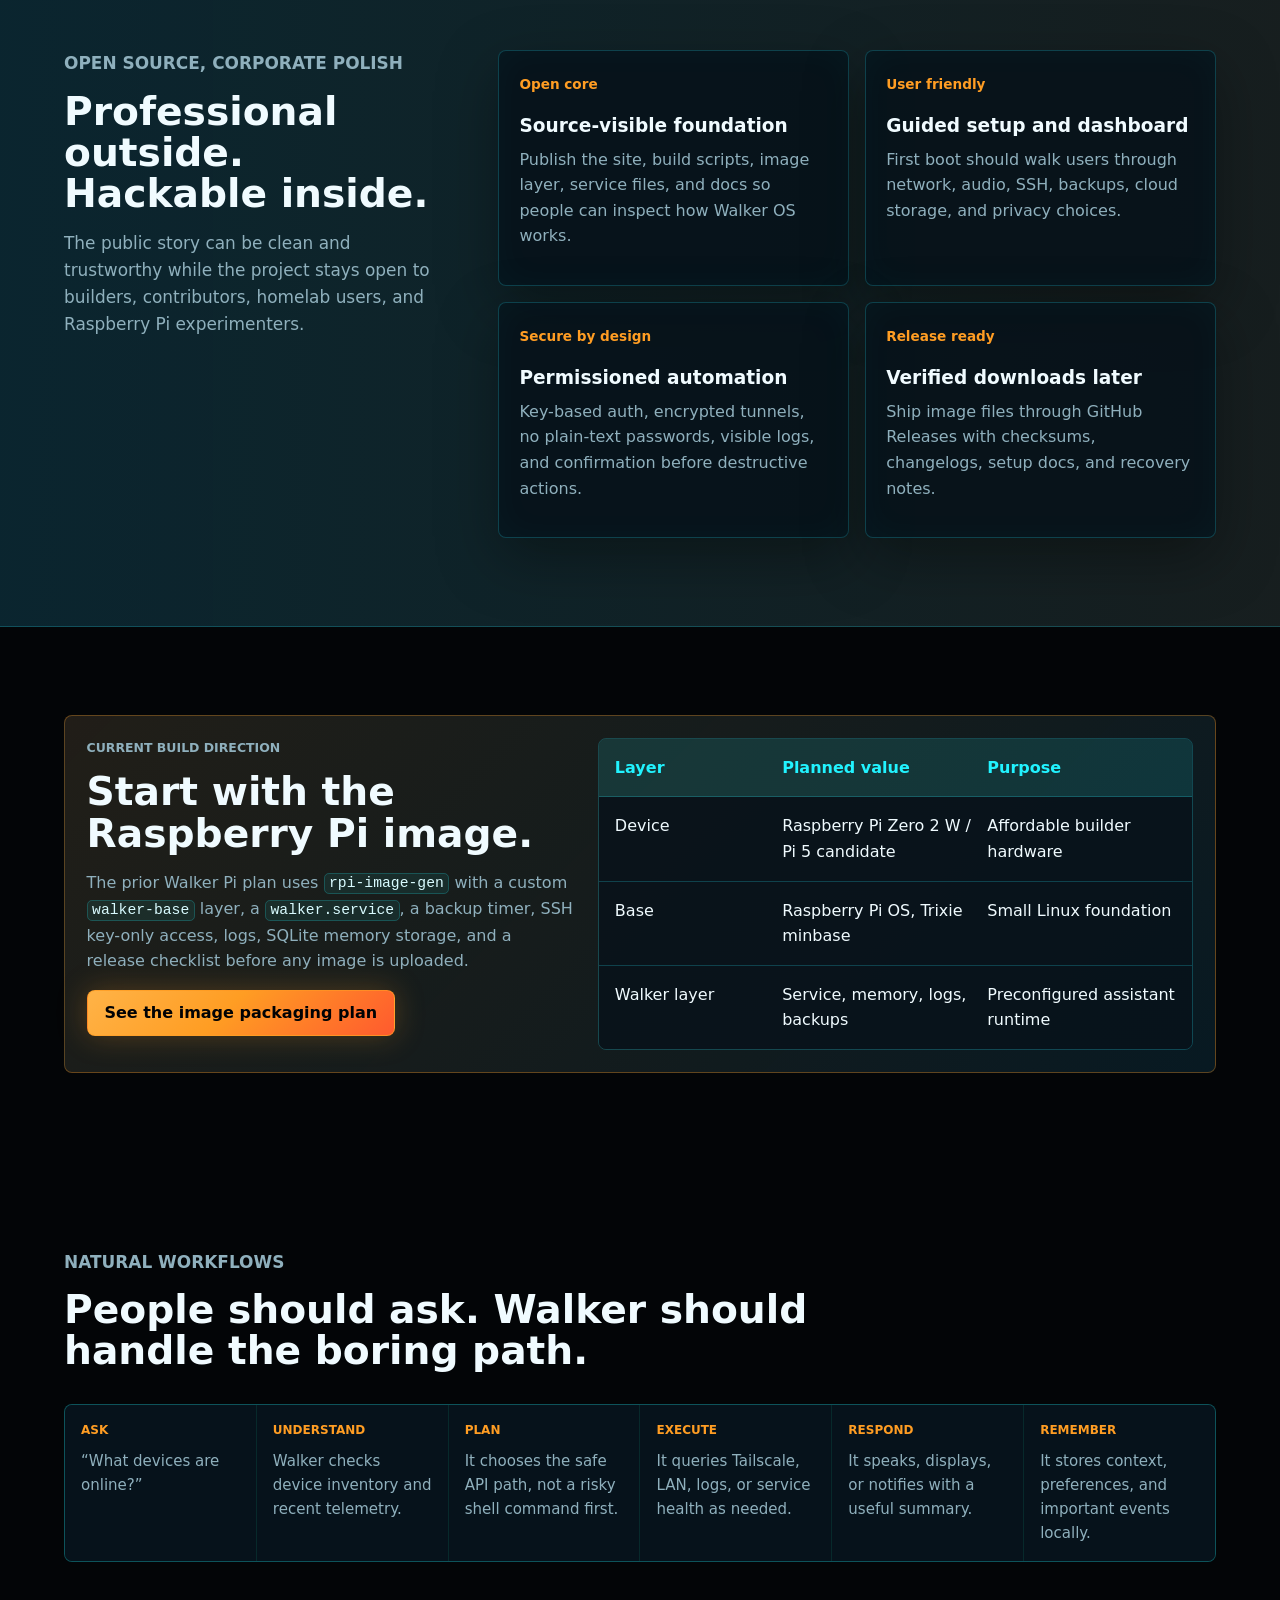
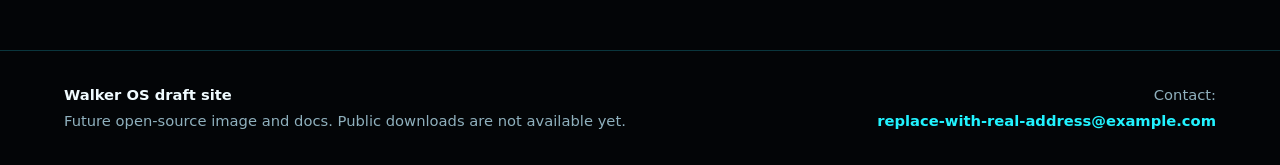
==== commit bdd8b641: "Add files via upload" ====
--- a/index.html
+++ b/index.html
@@ -52,9 +52,9 @@
         </div>
 
         <div class="hardware-hero" aria-label="Walker OS hardware targets running Linux-style Walker software">
-          <picture data-float-layer="0.018">
-            <img class="hardware-photo" src="./assets/walker-hardware-linux-desktop-transparent.png" alt="Three same-footprint single-board computers beside a laptop running a Linux-style Walker OS desktop">
-          </picture>
+          <figure class="hardware-showcase">
+            <img class="hardware-photo" src="./assets/walker-hardware-showcase.jpg" alt="Three same-footprint single-board computers beside a laptop running a Linux-style Walker OS desktop">
+          </figure>
           <div class="hardware-tags" aria-label="Hardware target labels">
             <span class="hardware-tag">Pi Zero 2 W image target</span>
             <span class="hardware-tag">Orange / RK-class alternatives</span>
@@ -112,7 +112,13 @@
                 free local voices and premium API voices based on the user's setup.
               </p>
             </div>
-            <audio controls preload="metadata" controlslist="nodownload" src="./assets/walker-voice-sample.mp3"></audio>
+            <button class="voice-play-button" id="walkerVoiceButton" type="button" aria-controls="walkerVoiceAudio">
+              <span>Play Walker voice</span>
+              <small id="walkerVoiceStatus">Ready</small>
+            </button>
+            <audio id="walkerVoiceAudio" controls preload="auto" controlslist="nodownload">
+              <source src="./assets/walker-preview-voice-clean.mp3" type="audio/mpeg">
+            </audio>
           </article>
         </div>
       </section>
--- a/styles.css
+++ b/styles.css
@@ -104,7 +104,7 @@
   align-items: center;
   justify-content: space-between;
   gap: 1rem;
-  min-height: 72px;
+  min-height: 80px;
   padding: 0 5vw;
   border-bottom: 1px solid rgba(33, 243, 255, 0.18);
   background: rgba(1, 5, 9, 0.82);
@@ -120,14 +120,15 @@
 }
 
 .brand {
-  gap: 0.7rem;
+  gap: 0.82rem;
+  font-size: 1.08rem;
   font-weight: 800;
 }
 
 .brand-icon {
   display: block;
-  width: 38px;
-  height: 38px;
+  width: 54px;
+  height: 54px;
   object-fit: contain;
   filter: drop-shadow(0 0 12px rgba(33, 243, 255, 0.22));
 }
@@ -385,12 +386,12 @@
 .hardware-hero {
   position: relative;
   isolation: isolate;
-  min-height: 580px;
+  min-height: 0;
   display: grid;
   align-content: center;
   place-items: center;
   gap: 0.85rem;
-  overflow: hidden;
+  overflow: visible;
 }
 
 .hardware-hero::before {
@@ -410,13 +411,19 @@
   transform-origin: bottom;
 }
 
-.hardware-hero picture {
-  --scroll-float: 0px;
-  --base-float: 0px;
-  display: block;
+.hardware-showcase {
+  position: relative;
+  z-index: 1;
   width: min(100%, 760px);
   max-width: 760px;
-  animation: hardware-drift 7.5s ease-in-out infinite;
+  margin: 0;
+  border: 1px solid rgba(33, 243, 255, 0.3);
+  border-radius: 8px;
+  padding: 0.65rem;
+  background:
+    linear-gradient(135deg, rgba(33, 243, 255, 0.12), rgba(255, 157, 35, 0.08)),
+    rgba(2, 8, 14, 0.82);
+  box-shadow: 0 24px 70px rgba(0, 0, 0, 0.44), inset 0 0 38px rgba(33, 243, 255, 0.05);
   filter:
     drop-shadow(0 34px 60px rgba(0, 0, 0, 0.5))
     drop-shadow(0 0 34px rgba(33, 243, 255, 0.14));
@@ -427,7 +434,7 @@
   width: 100%;
   height: auto;
   border: 0;
-  border-radius: 0;
+  border-radius: 6px;
   box-shadow: none;
 }
 
@@ -626,6 +633,39 @@
   border: 1px solid rgba(33, 243, 255, 0.28);
   border-radius: 999px;
   background: rgba(1, 8, 14, 0.9);
+}
+
+.voice-play-button {
+  position: relative;
+  z-index: 1;
+  display: flex;
+  align-items: center;
+  justify-content: space-between;
+  gap: 1rem;
+  min-height: 52px;
+  width: 100%;
+  border: 1px solid rgba(255, 157, 35, 0.58);
+  border-radius: 999px;
+  padding: 0.85rem 1rem;
+  background:
+    linear-gradient(135deg, rgba(255, 157, 35, 0.18), rgba(33, 243, 255, 0.08)),
+    rgba(1, 8, 14, 0.86);
+  color: var(--ink);
+  cursor: pointer;
+  font-weight: 900;
+  text-align: left;
+}
+
+.voice-play-button:hover {
+  border-color: rgba(255, 157, 35, 0.88);
+  box-shadow: 0 0 26px rgba(255, 157, 35, 0.14);
+}
+
+.voice-play-button small {
+  color: var(--amber);
+  font-size: 0.78rem;
+  font-weight: 900;
+  text-transform: uppercase;
 }
 
 .console {
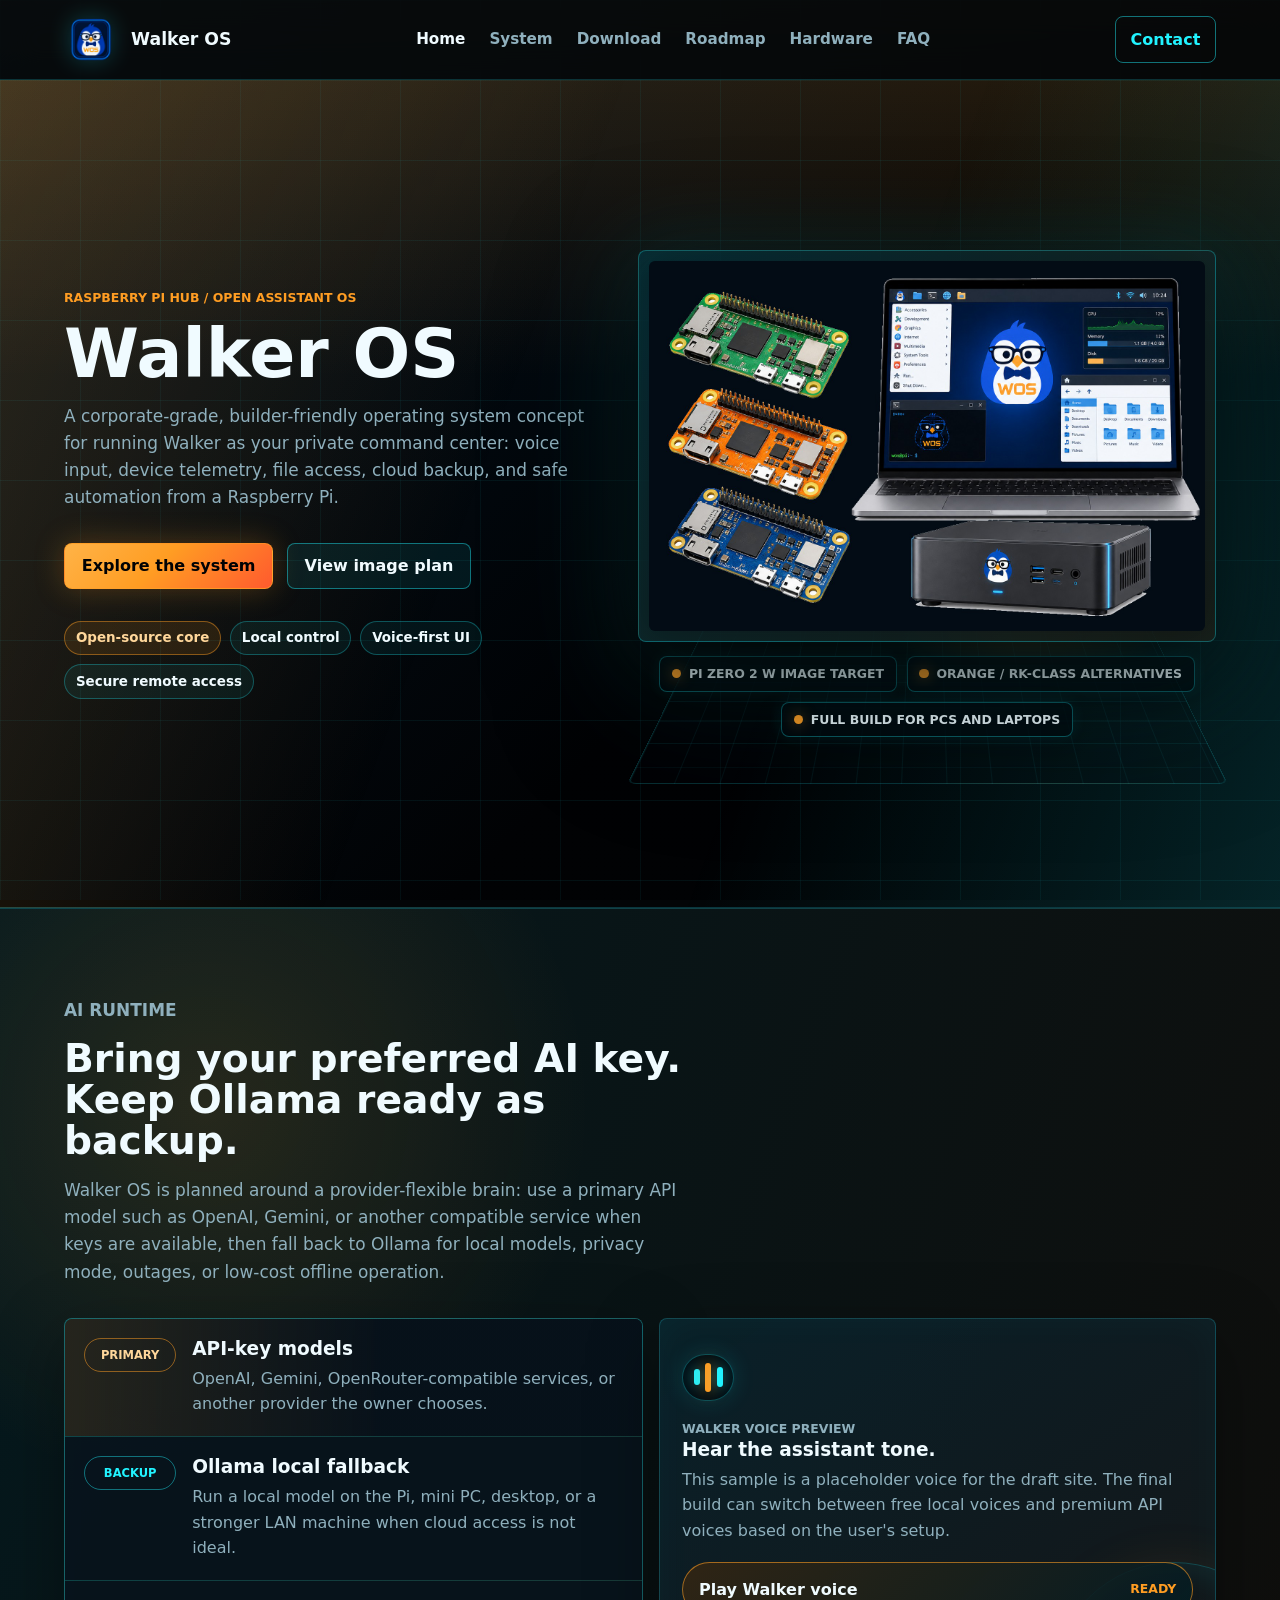
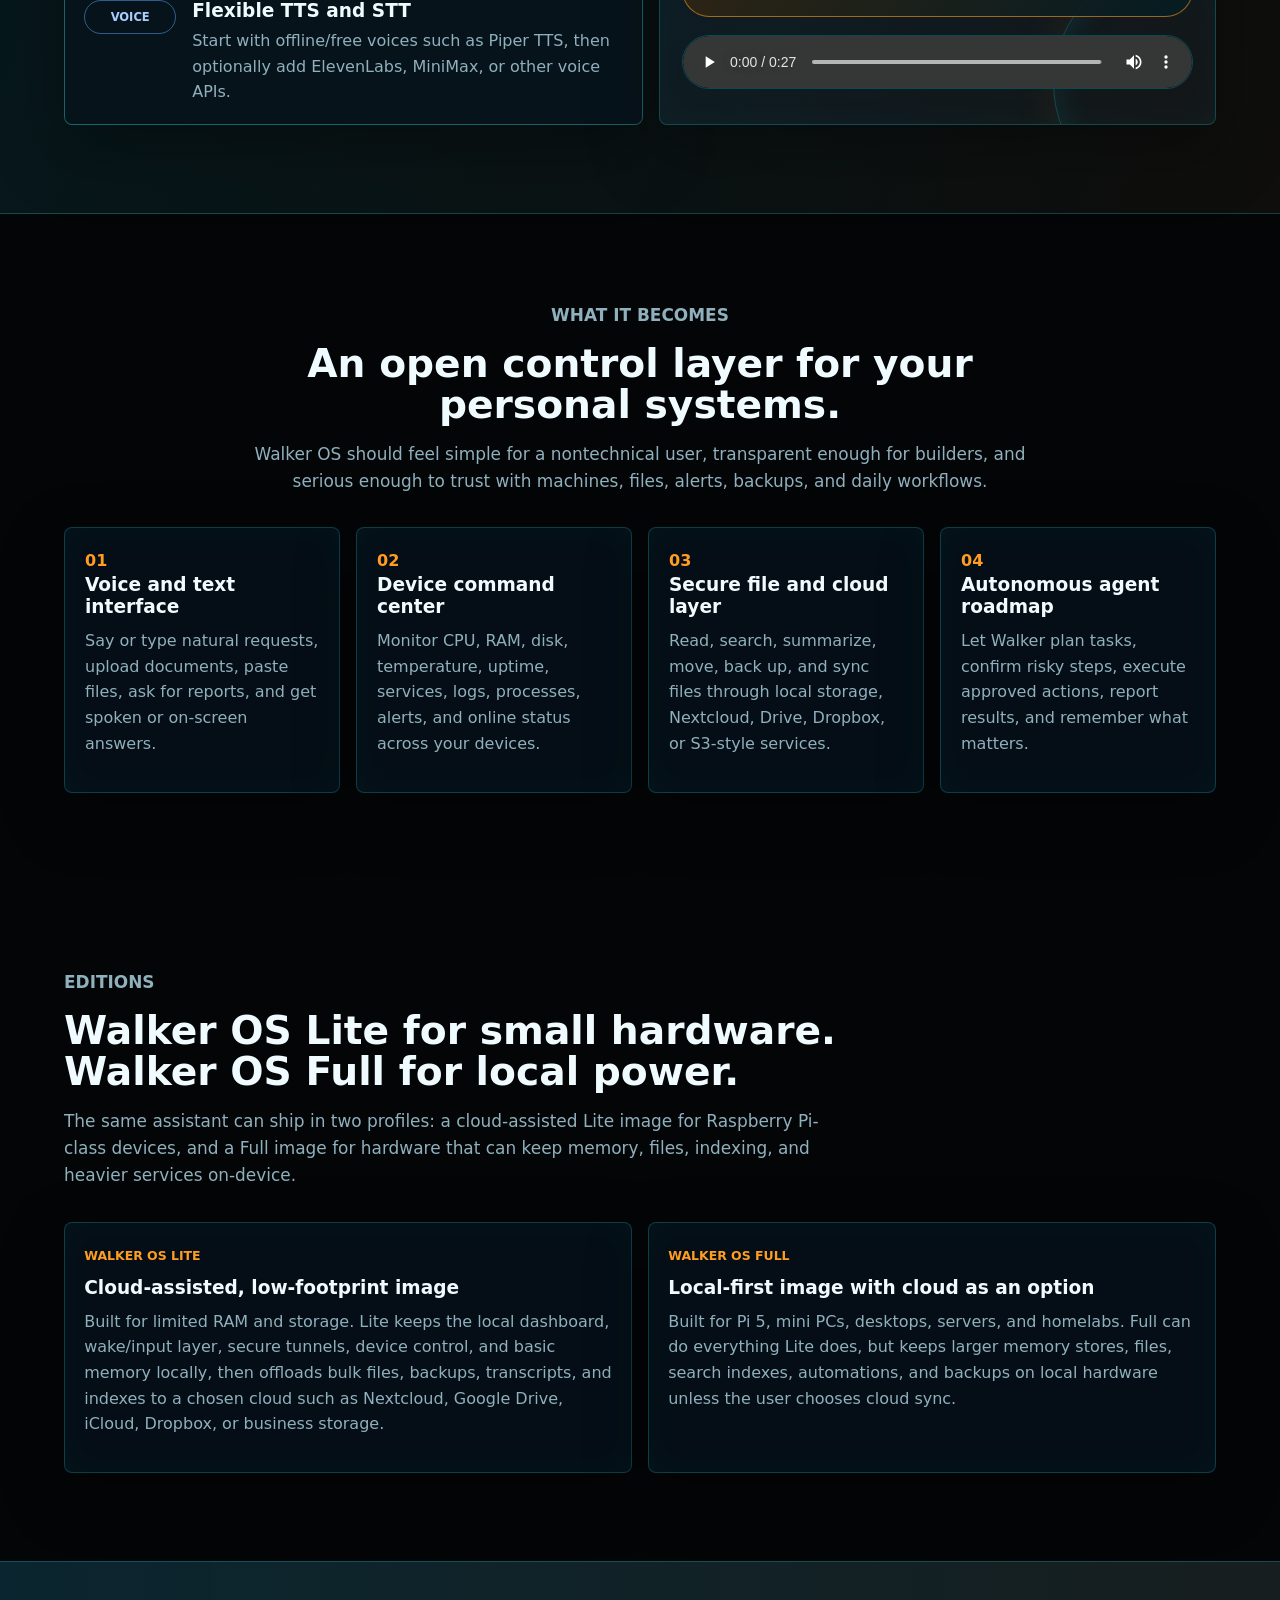
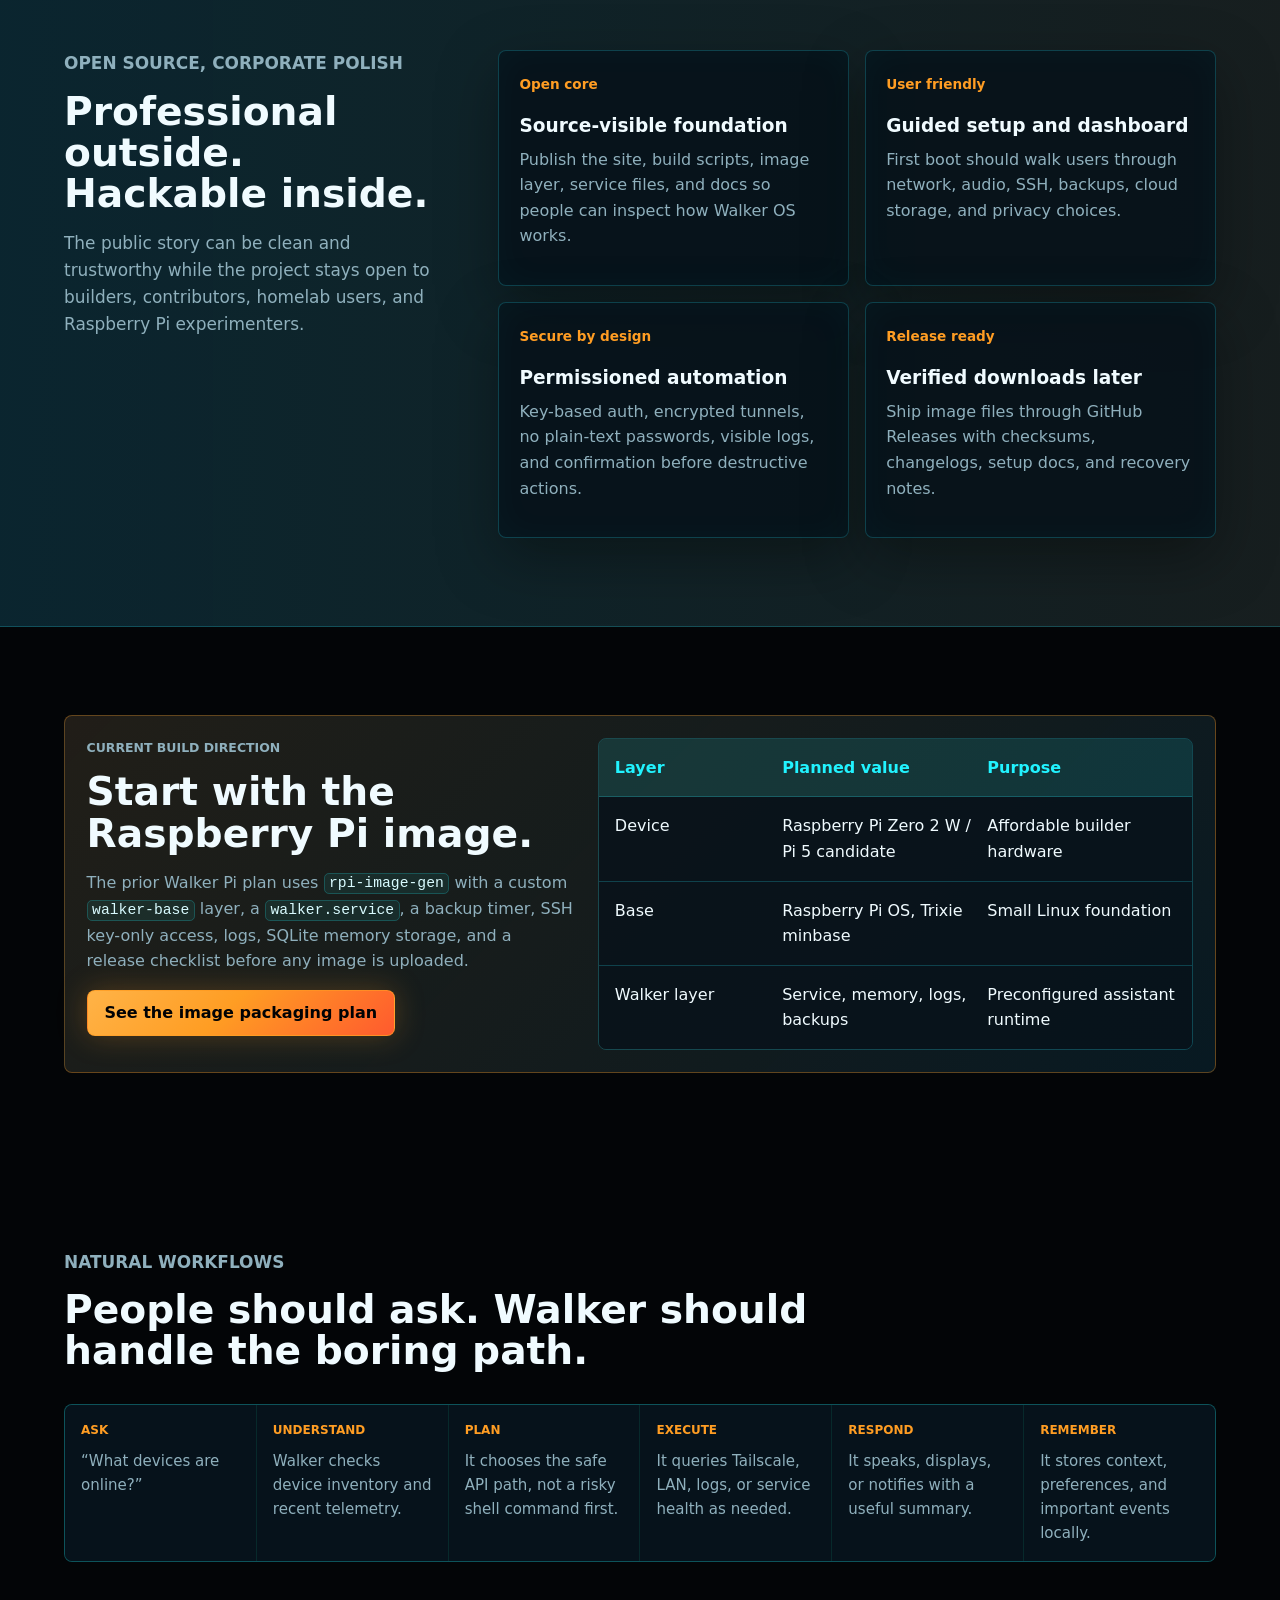
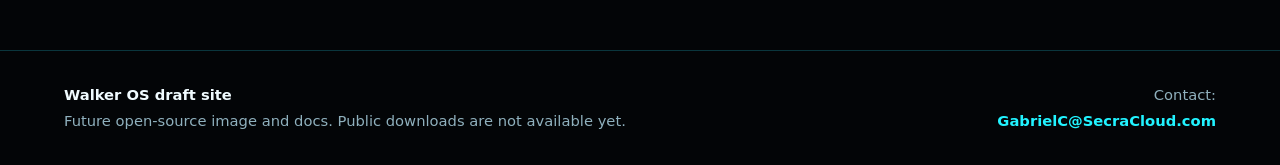
==== commit 4885d5b4: "Update contact email in footer" ====
--- a/index.html
+++ b/index.html
@@ -299,7 +299,7 @@
       </div>
       <address>
         Contact:
-        <a href="mailto:replace-with-real-address@example.com">replace-with-real-address@example.com</a>
+        <a href="mailto:GabrielC@SecraCloud.com">GabrielC@SecraCloud.com</a>
       </address>
     </footer>
 
